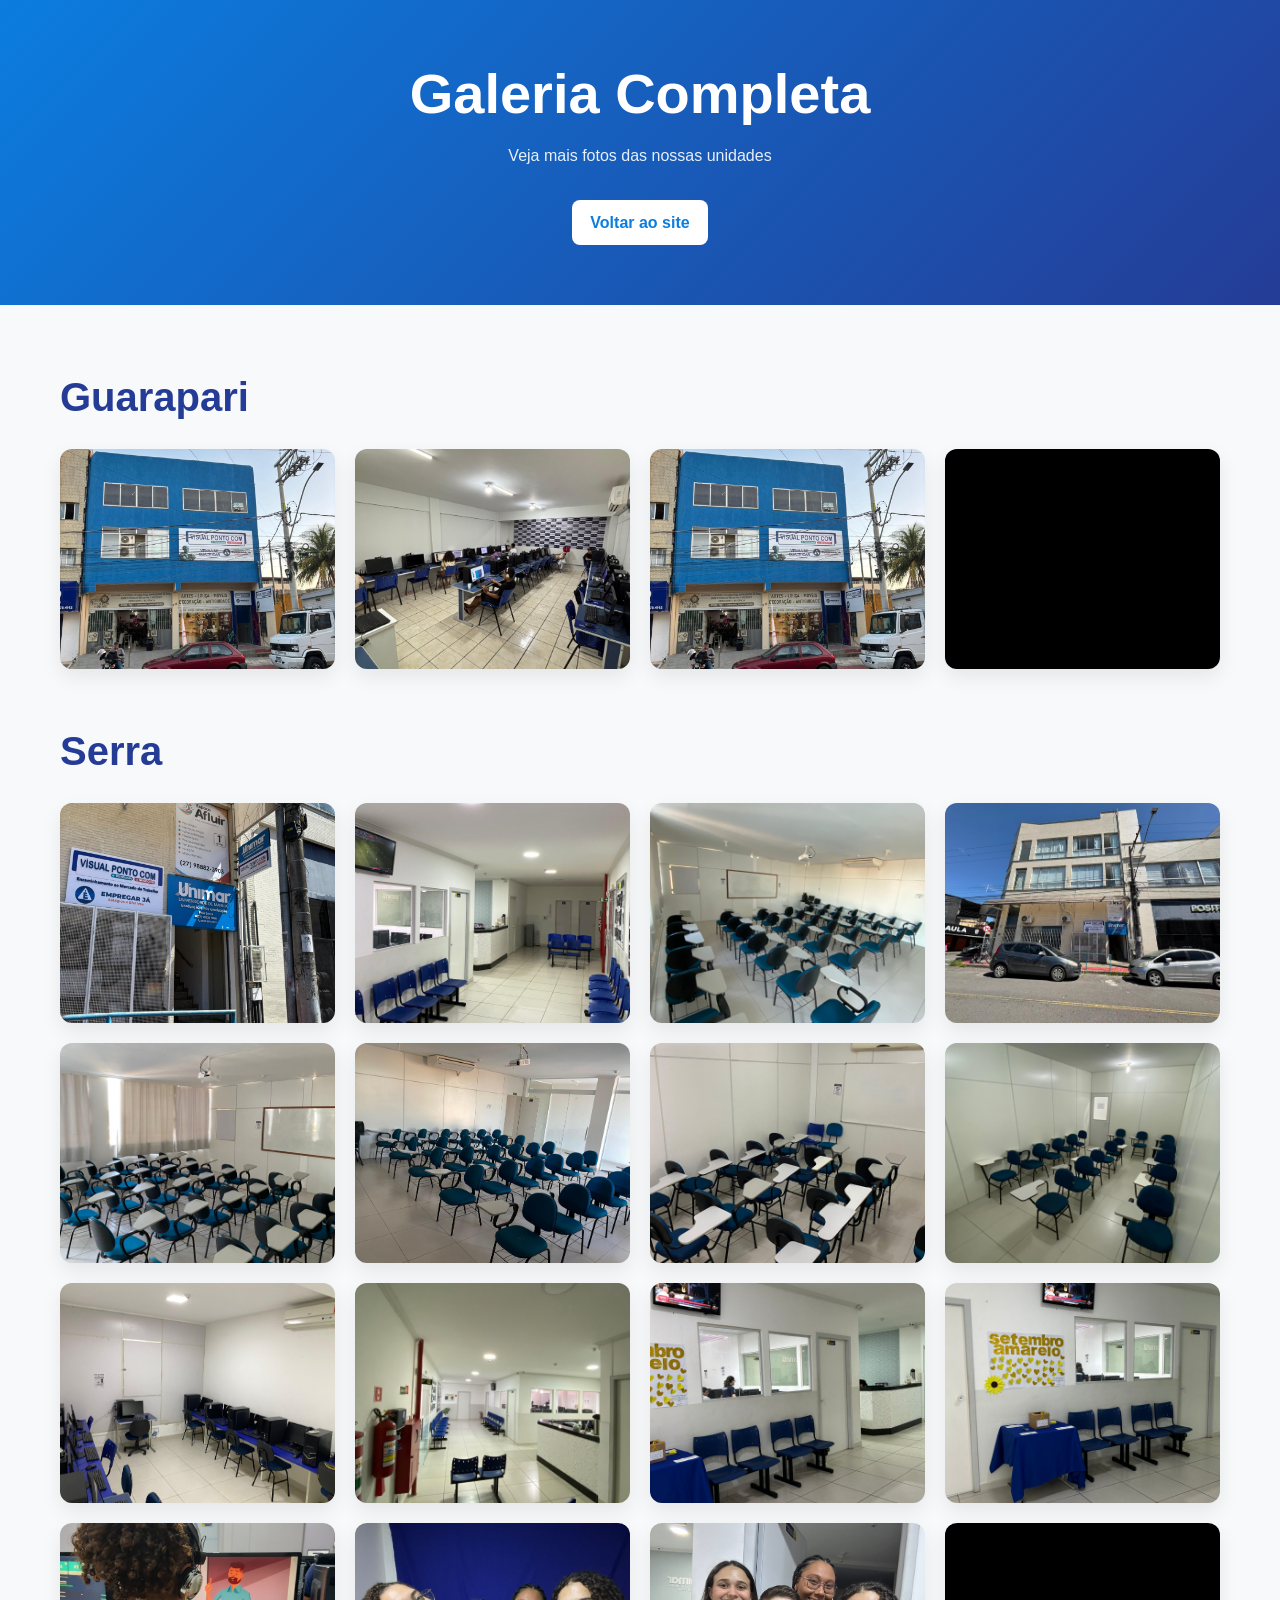
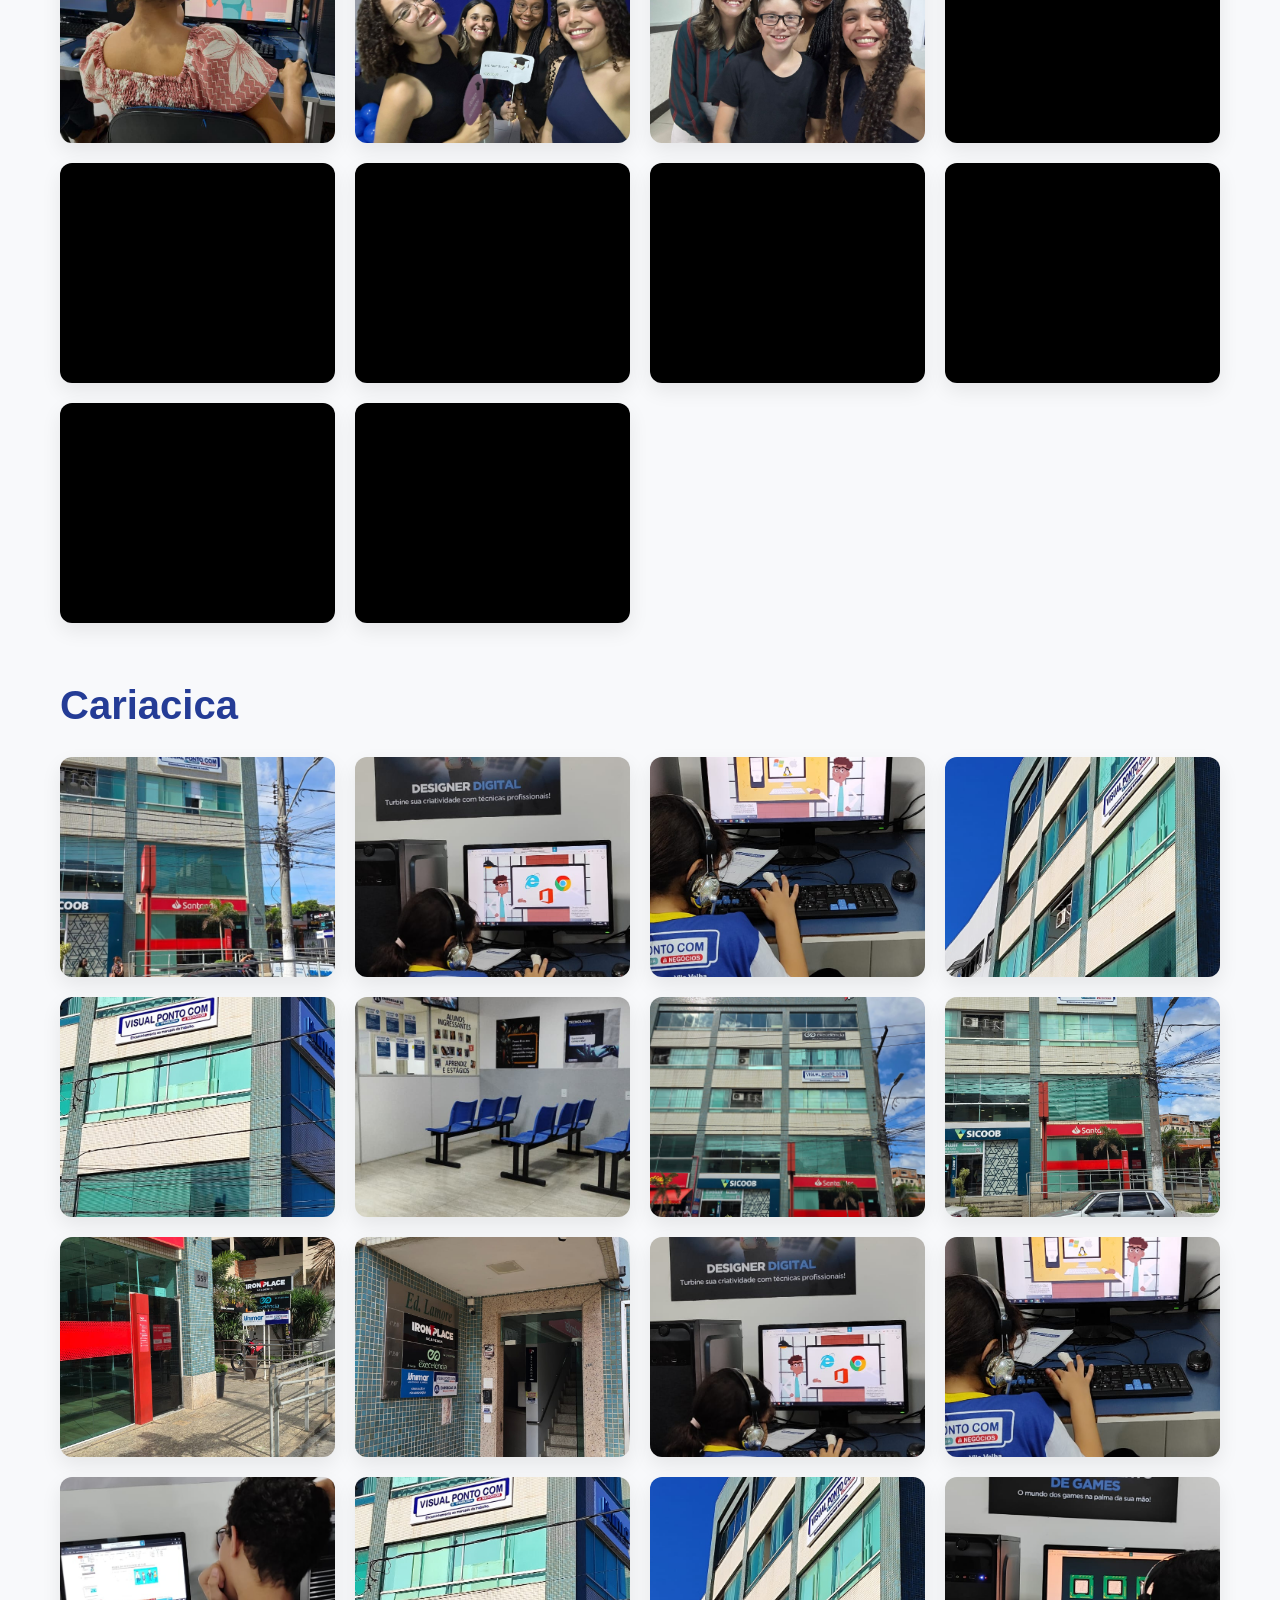
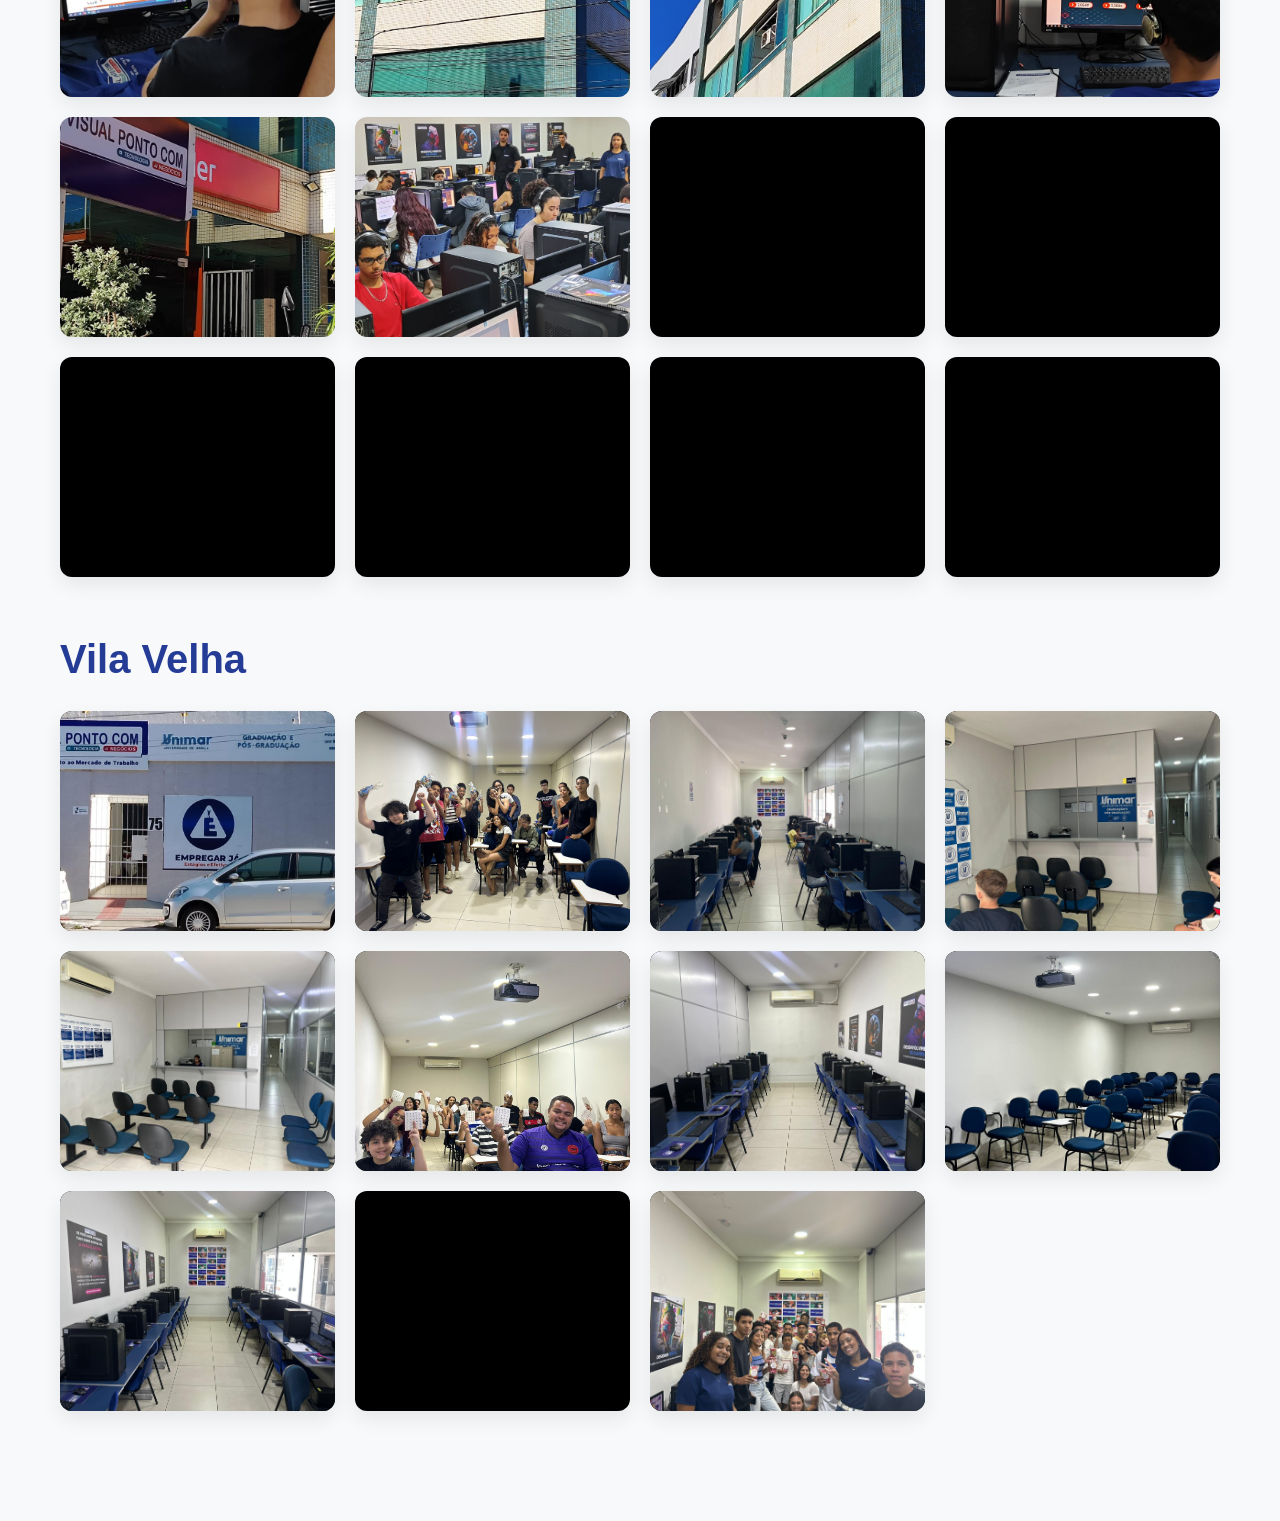
==== galeria.html @ 2d87d88c "Atualização Galeria" ====
<!DOCTYPE html>
<html lang="pt-BR">
<head>
    <meta charset="UTF-8">
    <meta name="viewport" content="width=device-width, initial-scale=1.0">
    <title>Galeria - Visual Ponto Com</title>
    <link rel="stylesheet" href="style.css">
    <link rel="stylesheet" href="galeria.css">
</head>
<body>

    <header class="topo-galeria">
        <div class="container">
            <h1>Galeria Completa</h1>
            <p>Veja mais fotos das nossas unidades</p>
            <a href="index.html" class="btn-voltar">Voltar ao site</a>
        </div>
    </header>

    <main class="pagina-galeria">
        <div class="container">

            <section id="guarapari" class="bloco-galeria">
                <h2>Guarapari</h2>
                <div class="galeria-grid" id="grid-guarapari"></div>
            </section>

            <section id="serra" class="bloco-galeria">
                <h2>Serra</h2>
                <div class="galeria-grid" id="grid-serra"></div>
            </section>

            <section id="cariacica" class="bloco-galeria">
                <h2>Cariacica</h2>
                <div class="galeria-grid" id="grid-cariacica"></div>
            </section>

            <section id="vilavelha" class="bloco-galeria">
                <h2>Vila Velha</h2>
                <div class="galeria-grid" id="grid-vilavelha"></div>
            </section>

        </div>
    </main>

    <script src="galeria.js"></script>
</body>
</html>
---- style.css ----
/* ========== VARIÁVEIS CSS ========== */
/* EDITÁVEL: Cores principais do tema */
:root {
    --primary: #0b7ddf;
    --primary-dark: #096ec5;
    --secondary: #243c96;
    --secondary-dark: #1b2e73;
    --accent: #0b7ddf;
    --bg: #ffffff;
    --bg-alt: #f8fafc;
    --bg-light: #f1f5f9;
    --text: #1e293b;
    --text-light: #64748b;
    --white: #ffffff;
    --shadow: 0 4px 20px rgba(0, 0, 0, 0.08);
    --shadow-hover: 0 8px 30px rgba(0, 0, 0, 0.12);
    --shadow-lg: 0 10px 40px rgba(0, 0, 0, 0.15);
    --radius: 12px;
    --radius-sm: 8px;
    --radius-lg: 16px;
    --transition: all 0.3s ease;
}

/* ========== RESET E BASE ========== */
* {
    margin: 0;
    padding: 0;
    box-sizing: border-box;
}

html {
    scroll-behavior: smooth;
}

body {
    font-family: -apple-system, BlinkMacSystemFont, 'Segoe UI', Roboto, Oxygen, Ubuntu, Cantarell, sans-serif;
    background-color: var(--bg);
    color: var(--text);
    line-height: 1.6;
}

.container {
    max-width: 1200px;
    margin: 0 auto;
    padding: 0 20px;
}

img {
    max-width: 100%;
    height: auto;
    display: block;
}

a {
    text-decoration: none;
    color: inherit;
}

ul {
    list-style: none;
}

/* ========== TIPOGRAFIA ========== */
h1 {
    font-size: clamp(2rem, 5vw, 3.5rem);
    font-weight: 800;
    line-height: 1.2;
    margin-bottom: 1rem;
    color: var(--white);
}

h2 {
    font-size: clamp(1.75rem, 4vw, 2.5rem);
    font-weight: 700;
    margin-bottom: 0.5rem;
    color: var(--primary);
}

h3 {
    font-size: clamp(1.25rem, 3vw, 1.5rem);
    font-weight: 600;
    margin-bottom: 0.5rem;
    color: var(--text);
}

h4 {
    font-size: 1.125rem;
    font-weight: 600;
    color: var(--text);
}

p {
    color: var(--text-light);
    margin-bottom: 1rem;
}

/* ========== SECTION HEADER ========== */
.section-header {
    text-align: center;
    max-width: 700px;
    margin: 0 auto 3rem;
}

.section-header p {
    font-size: 1.125rem;
    color: var(--text-light);
}

/* ========== BOTÕES ========== */
.btn {
    display: inline-flex;
    align-items: center;
    justify-content: center;
    padding: 14px 32px;
    border-radius: var(--radius);
    font-weight: 600;
    font-size: 1rem;
    cursor: pointer;
    transition: var(--transition);
    border: none;
    gap: 8px;
}

.btn-primary {
    background: linear-gradient(135deg, var(--secondary), var(--secondary-dark));
    color: var(--white);
    box-shadow: 0 4px 15px rgba(245, 158, 11, 0.4);
}

.btn-primary:hover {
    transform: translateY(-2px);
    box-shadow: 0 6px 20px rgba(245, 158, 11, 0.5);
}

.btn-secondary {
    background: var(--white);
    color: var(--primary);
    border: 2px solid var(--white);
}

.btn-secondary:hover {
    background: transparent;
    color: var(--white);
    border-color: var(--white);
}

.btn-block {
    width: 100%;
}

.btn-whatsapp {
    background: #25d366;
    color: var(--white);
    margin-top: 10px;
}

.btn-whatsapp:hover {
    background: #128c7e;
    transform: translateY(-2px);
}

/* ========== HEADER ========== */
.header {
    position: fixed;
    top: 0;
    left: 0;
    right: 0;
    background: var(--white);
    box-shadow: var(--shadow);
    z-index: 1000;
    padding: 15px 0;
    transition: var(--transition);
}

.header.scrolled {
    box-shadow: var(--shadow-hover);
    padding: 10px 0;
}

.nav {
    display: flex;
    justify-content: space-between;
    align-items: center;
}

.logo {
    font-size: 1.5rem;
    font-weight: 800;
    color: var(--primary);
}

.nav-menu {
    display: flex;
    gap: 30px;
}

.nav-menu a {
    font-weight: 500;
    color: var(--text);
    transition: var(--transition);
    position: relative;
}

.nav-menu a:hover,
.nav-menu a.active {
    color: var(--secondary);
}

.nav-menu a::after {
    content: '';
    position: absolute;
    bottom: -5px;
    left: 0;
    width: 0;
    height: 2px;
    background: var(--secondary);
    transition: var(--transition);
}

.nav-menu a:hover::after,
.nav-menu a.active::after {
    width: 100%;
}

.nav-toggle {
    display: none;
    flex-direction: column;
    gap: 5px;
    background: none;
    border: none;
    cursor: pointer;
    padding: 5px;
}

.nav-toggle span {
    width: 25px;
    height: 3px;
    background: var(--primary);
    border-radius: 3px;
    transition: var(--transition);
}

.nav-toggle.active span:nth-child(1) {
    transform: rotate(45deg) translate(8px, 8px);
}

.nav-toggle.active span:nth-child(2) {
    opacity: 0;
}

.nav-toggle.active span:nth-child(3) {
    transform: rotate(-45deg) translate(7px, -7px);
}

/* ========== HERO ========== */
.hero {
    position: relative;
    min-height: 100vh;
    display: flex;
    align-items: center;
    padding: 120px 0 80px;
    overflow: hidden;
}

.hero-background {
    position: absolute;
    top: 0;
    left: 0;
    right: 0;
    bottom: 0;
    z-index: 1;
}

.hero-bg-image {
    width: 100%;
    height: 100%;
    object-fit: cover;
}

.hero-overlay {
    position: absolute;
    top: 0;
    left: 0;
    right: 0;
    bottom: 0;
    background: linear-gradient(135deg, rgba(11, 125, 223, 0.95), rgba(36, 60, 150, 0.85));
}


.hero .container {
    position: relative;
    z-index: 2;
    display: grid;
    grid-template-columns: 1fr 1fr;
    gap: 60px;
    align-items: center;
}

.hero-content {
    animation: fadeInUp 1s ease;
}

.hero-badge {
    display: inline-flex;
    align-items: center;
    gap: 8px;
    background: rgba(255, 255, 255, 0.15);
    backdrop-filter: blur(10px);
    color: var(--white);
    padding: 10px 20px;
    border-radius: 50px;
    font-size: 0.9rem;
    font-weight: 600;
    margin-bottom: 1.5rem;
    border: 1px solid rgba(255, 255, 255, 0.2);
}

.hero-subtitle {
    font-size: 1.125rem;
    color: rgba(255, 255, 255, 0.9);
    margin-bottom: 2rem;
    line-height: 1.8;
}

.hero-buttons {
    display: flex;
    gap: 15px;
    margin-bottom: 3rem;
    flex-wrap: wrap;
}

.hero-stats {
    display: grid;
    grid-template-columns: repeat(3, 1fr);
    gap: 30px;
}

.stat {
    text-align: left;
}

.stat-number {
    font-size: 2.5rem;
    font-weight: 800;
    color: var(--secondary);
    display: block;
    line-height: 1;
}

.stat-number+span {
    font-size: 2.5rem;
    font-weight: 800;
    color: var(--secondary);
}

.stat-label {
    font-size: 0.9rem;
    color: rgba(255, 255, 255, 0.8);
    display: block;
    margin-top: 5px;
}

.hero-visual {
    animation: fadeInRight 1s ease;
}

.hero-image-container {
    position: relative;
    border-radius: var(--radius-lg);
    overflow: hidden;
    box-shadow: 0 20px 60px rgba(0, 0, 0, 0.3);
}

.hero-main-image {
    width: 100%;
    height: auto;
    display: block;
}

.floating-badge {
    position: absolute;
    bottom: 30px;
    right: 30px;
    background: var(--secondary);
    color: var(--white);
    padding: 15px 25px;
    border-radius: var(--radius);
    font-weight: 600;
    box-shadow: 0 10px 30px rgba(0, 0, 0, 0.3);
    animation: float 3s ease-in-out infinite;
}

@keyframes fadeInUp {
    from {
        opacity: 0;
        transform: translateY(30px);
    }

    to {
        opacity: 1;
        transform: translateY(0);
    }
}

@keyframes fadeInRight {
    from {
        opacity: 0;
        transform: translateX(30px);
    }

    to {
        opacity: 1;
        transform: translateX(0);
    }
}

@keyframes float {

    0%,
    100% {
        transform: translateY(0);
    }

    50% {
        transform: translateY(-10px);
    }
}

/* ========== SOBRE ========== */
.sobre {
    padding: 100px 0;
    background: var(--bg-alt);
}

.sobre-content {
    display: grid;
    grid-template-columns: 1fr 1fr;
    gap: 60px;
    align-items: center;
}

.sobre-image {
    border-radius: var(--radius-lg);
    overflow: hidden;
    box-shadow: var(--shadow-lg);
}

.sobre-image img {
    width: 100%;
    height: 100%;
    object-fit: cover;
    transition: var(--transition);
}

.sobre-image:hover img {
    transform: scale(1.05);
}

.sobre-text p {
    font-size: 1.05rem;
    line-height: 1.8;
    margin-bottom: 1.5rem;
}

.sobre-features {
    display: grid;
    grid-template-columns: 1fr;
    gap: 20px;
    margin-top: 2rem;
}

.feature {
    display: flex;
    gap: 15px;
    align-items: flex-start;
}

.feature-icon {
    font-size: 2rem;
    flex-shrink: 0;
}

.feature h3 {
    font-size: 1.1rem;
    margin-bottom: 0.25rem;
}

.feature p {
    font-size: 0.95rem;
    margin: 0;
}

/* ========== POLO EAD ========== */
.polo-ead {
    padding: 100px 0;
    background: linear-gradient(135deg, #f8fafc, #eef4ff);
}

.polo-ead-content {
    display: grid;
    grid-template-columns: 1fr 1.2fr;
    gap: 50px;
    align-items: center;
}

.polo-ead-image {
    background: #ffffff;
    border-radius: 20px;
    padding: 20px;
    box-shadow: var(--shadow-lg);
}

.polo-ead-image img {
    width: 100%;
    max-width: 420px;
    height: auto;
    margin: 0 auto;
    display: block;
    border-radius: 16px;
}

.polo-ead-info h2 {
    margin-bottom: 1rem;
    color: var(--secondary);
}

.polo-ead-info p {
    font-size: 1rem;
    line-height: 1.8;
    margin-bottom: 1rem;
}

.polo-ead-badge {
    display: inline-block;
    background: linear-gradient(135deg, var(--secondary), var(--secondary-dark));
    color: #fff;
    padding: 8px 16px;
    border-radius: 999px;
    font-size: 0.9rem;
    font-weight: 700;
    margin-bottom: 1rem;
}

.polo-ead-topicos {
    display: grid;
    grid-template-columns: repeat(2, 1fr);
    gap: 15px;
    margin: 25px 0 30px;
}

.polo-ead-topicos .topico {
    background: #ffffff;
    border-radius: 12px;
    padding: 14px 16px;
    box-shadow: var(--shadow);
    font-weight: 600;
    color: var(--text);
}

.polo-ead-buttons {
    display: flex;
    gap: 15px;
    flex-wrap: wrap;
}

/* ========== GALERIA DOS POLOS ========== */
.galeria {
    padding: 100px 0;
    background: var(--bg);
}

.polos-grid {
    display: grid;
    grid-template-columns: repeat(2, 1fr);
    gap: 30px;
}

.polo-card {
    background: var(--white);
    border-radius: var(--radius-lg);
    padding: 20px;
    box-shadow: var(--shadow);
    transition: var(--transition);
}

.polo-card:hover {
    transform: translateY(-5px);
    box-shadow: var(--shadow-hover);
}

.polo-card h3 {
    text-align: center;
    color: var(--primary);
    margin-bottom: 15px;
}

.mini-galeria {
    display: grid;
    grid-template-columns: repeat(2, 1fr);
    gap: 10px;
    margin-top: 10px;
}

.mini-galeria img {
    width: 100%;
    height: 140px;
    object-fit: cover;
    border-radius: 12px;
    display: block;
}

.btn-ver-mais {
    display: inline-block;
    margin-top: 15px;
    background: var(--primary);
    color: var(--white);
    padding: 10px 16px;
    border-radius: 8px;
    font-weight: 600;
    transition: var(--transition);
}

.btn-ver-mais:hover {
    background: var(--primary-dark);
    transform: translateY(-2px);
}


/* ========== SERVIÇOS / CURSOS ========== */
.servicos {
    padding: 100px 0;
    background: var(--bg-light);
}

.servicos-grid {
    display: grid;
    grid-template-columns: repeat(3, 1fr);
    gap: 30px;
}

.servico-card {
    background: var(--white);
    border-radius: var(--radius-lg);
    overflow: hidden;
    box-shadow: var(--shadow);
    transition: var(--transition);
}

.servico-card:hover {
    transform: translateY(-5px);
    box-shadow: var(--shadow-hover);
}

.servico-image {
    height: 220px;
    overflow: hidden;
}

.servico-image img {
    width: 100%;
    height: 100%;
    object-fit: cover;
    transition: var(--transition);
}

.servico-card:hover .servico-image img {
    transform: scale(1.1);
}

.servico-content {
    padding: 25px;
}

.servico-content h3 {
    color: var(--primary);
    margin-bottom: 0.75rem;
}

.servico-content p {
    font-size: 0.95rem;
    margin-bottom: 1rem;
    line-height: 1.6;
}

.preco {
    display: inline-block;
    background: linear-gradient(135deg, var(--secondary), var(--secondary-dark));
    color: var(--white);
    padding: 8px 16px;
    border-radius: var(--radius-sm);
    font-weight: 600;
    font-size: 0.9rem;
}

/* ========== EMPREGUE JÁ ========== */
.empregue-ja {
    padding: 100px 0;
    background: linear-gradient(135deg, #0b7ddf, #243c96);
    color: white;
}

.empregue-content {
    display: grid;
    grid-template-columns: 1.2fr 1fr;
    gap: 50px;
    align-items: center;
}

.empregue-info h2 {
    color: white;
}

.empregue-info p {
    color: rgba(255, 255, 255, 0.9);
}

.empregue-badge {
    background: white;
    color: #243c96;
    padding: 6px 14px;
    border-radius: 999px;
    font-weight: bold;
    display: inline-block;
    margin-bottom: 10px;
}

.empregue-topicos {
    display: grid;
    grid-template-columns: repeat(2, 1fr);
    gap: 12px;
    margin: 20px 0;
}

.empregue-image img {
    width: 100%;
    max-width: 350px;
    margin: 0 auto;
}

/* ========== DIFERENCIAIS ========== */
.destaques {
    padding: 100px 0;
    background: var(--bg);
}

.destaques-grid {
    display: grid;
    grid-template-columns: repeat(2, 1fr);
    gap: 30px;
}

.destaque-card {
    background: var(--white);
    border-radius: var(--radius-lg);
    padding: 40px;
    box-shadow: var(--shadow);
    transition: var(--transition);
    display: flex;
    gap: 25px;
    align-items: flex-start;
}

.destaque-card:hover {
    transform: translateY(-5px);
    box-shadow: var(--shadow-hover);
}

.destaque-icon {
    font-size: 3rem;
    flex-shrink: 0;
}

.destaque-content h3 {
    color: var(--primary);
    margin-bottom: 0.75rem;
}

.destaque-content p {
    font-size: 0.95rem;
    line-height: 1.7;
    margin-bottom: 1rem;
}

.destaque-badge {
    display: inline-block;
    background: var(--bg-light);
    color: var(--secondary);
    padding: 6px 12px;
    border-radius: var(--radius-sm);
    font-size: 0.85rem;
    font-weight: 600;
}

/* ========== BENEFÍCIOS ========== */
.beneficios {
    padding: 100px 0;
    background: var(--bg-alt);
}

.beneficios-grid {
    display: grid;
    grid-template-columns: repeat(3, 1fr);
    gap: 30px;
}

.beneficio-card {
    background: var(--white);
    border-radius: var(--radius);
    padding: 35px;
    text-align: center;
    transition: var(--transition);
    box-shadow: var(--shadow);
}

.beneficio-card:hover {
    transform: translateY(-5px);
    box-shadow: var(--shadow-hover);
}

.beneficio-icon {
    font-size: 3rem;
    margin-bottom: 1rem;
    display: block;
}

.beneficio-card h3 {
    font-size: 1.2rem;
    margin-bottom: 0.75rem;
    color: var(--primary);
}

.beneficio-card p {
    font-size: 0.95rem;
    margin: 0;
    line-height: 1.6;
}

/* ========== DEPOIMENTOS ========== */
.depoimentos {
    padding: 100px 0;
    background: var(--bg);
}

.depoimentos-grid {
    display: grid;
    grid-template-columns: repeat(3, 1fr);
    gap: 30px;
}

.depoimento-card {
    background: var(--white);
    border-radius: var(--radius-lg);
    padding: 30px;
    box-shadow: var(--shadow);
    transition: var(--transition);
}

.depoimento-card:hover {
    transform: translateY(-5px);
    box-shadow: var(--shadow-hover);
}

.depoimento-header {
    display: flex;
    gap: 15px;
    align-items: center;
    margin-bottom: 1.5rem;
}

.avatar-image {
    width: 60px;
    height: 60px;
    border-radius: 50%;
    overflow: hidden;
    flex-shrink: 0;
    border: 3px solid var(--secondary);
}

.avatar-image img {
    width: 100%;
    height: 100%;
    object-fit: cover;
}

.depoimento-info h4 {
    font-size: 1rem;
    color: var(--primary);
    margin-bottom: 0.25rem;
}

.depoimento-info span {
    font-size: 0.85rem;
    color: var(--text-light);
}

.depoimento-card p {
    font-size: 0.95rem;
    line-height: 1.7;
    font-style: italic;
    margin-bottom: 1rem;
}

.depoimento-stars {
    color: var(--secondary);
    font-size: 1.1rem;
}

/* ========== FAQ ========== */
.faq {
    padding: 100px 0;
    background: var(--bg-light);
}

.faq-list {
    max-width: 900px;
    margin: 0 auto;
}

.faq-item {
    background: var(--white);
    border-radius: var(--radius);
    margin-bottom: 15px;
    overflow: hidden;
    box-shadow: var(--shadow);
}

.faq-question {
    width: 100%;
    padding: 25px;
    background: none;
    border: none;
    text-align: left;
    font-size: 1.1rem;
    font-weight: 600;
    color: var(--primary);
    cursor: pointer;
    display: flex;
    justify-content: space-between;
    align-items: center;
    transition: var(--transition);
}

.faq-question:hover {
    color: var(--secondary);
}

.faq-icon {
    font-size: 1.5rem;
    font-weight: 400;
    color: var(--secondary);
    transition: var(--transition);
}

.faq-item.active .faq-icon {
    transform: rotate(45deg);
}

.faq-answer {
    max-height: 0;
    overflow: hidden;
    transition: max-height 0.3s ease;
}

.faq-item.active .faq-answer {
    max-height: 500px;
}

.faq-answer p {
    padding: 0 25px 25px;
    font-size: 1rem;
    line-height: 1.8;
    margin: 0;
}

/* ========== CONTATO ========== */
.contato {
    padding: 100px 0;
    background: var(--bg);
}

.contato-content {
    display: grid;
    grid-template-columns: 1fr 1fr;
    gap: 60px;
}

.contato-info {
    display: flex;
    flex-direction: column;
    gap: 25px;
}

.info-item {
    display: flex;
    gap: 20px;
    align-items: flex-start;
    padding: 20px;
    background: var(--bg-alt);
    border-radius: var(--radius);
}

.info-icon {
    font-size: 2rem;
    flex-shrink: 0;
}

.info-item h4 {
    color: var(--primary);
    margin-bottom: 0.5rem;
}

.info-item p {
    margin: 0;
    font-size: 0.95rem;
}

/* ========== FOOTER ========== */
.footer {
    background: var(--primary);
    color: var(--white);
    padding: 60px 0 20px;
}

.footer-content {
    display: grid;
    grid-template-columns: 2fr 1fr 1fr 1.5fr;
    gap: 40px;
    margin-bottom: 40px;
}

.footer-logo {
    font-size: 1.5rem;
    font-weight: 800;
    margin-bottom: 1rem;
}

.footer-content p {
    color: rgba(255, 255, 255, 0.8);
    margin-bottom: 1.5rem;
}

.footer-social {
    display: flex;
    gap: 15px;
}

.footer-social a {
    width: 40px;
    height: 40px;
    display: flex;
    align-items: center;
    justify-content: center;
    background: rgba(255, 255, 255, 0.1);
    border-radius: 50%;
    font-size: 1.2rem;
    transition: var(--transition);
}

.footer-social a:hover {
    background: var(--secondary);
    transform: translateY(-3px);
}

.footer-column h4 {
    color: var(--white);
    margin-bottom: 1rem;
    font-size: 1.1rem;
}

.footer-column a,
.footer-column p {
    display: block;
    color: rgba(255, 255, 255, 0.8);
    margin-bottom: 0.75rem;
    transition: var(--transition);
    font-size: 0.95rem;
}

.footer-column a:hover {
    color: var(--secondary);
    padding-left: 5px;
}

.footer-bottom {
    border-top: 1px solid rgba(255, 255, 255, 0.1);
    padding-top: 30px;
    text-align: center;
}

.footer-bottom p {
    color: rgba(255, 255, 255, 0.7);
    font-size: 0.9rem;
    margin-bottom: 0.5rem;
}

.footer-bottom a {
    color: rgba(255, 255, 255, 0.7);
    transition: var(--transition);
}

.footer-bottom a:hover {
    color: var(--secondary);
}

/* ========== PRIVACIDADE ========== */
.privacidade {
    background: var(--bg-light);
    padding: 40px 0;
}

.privacidade h3 {
    color: var(--primary);
    margin-bottom: 1rem;
}

.privacidade p {
    font-size: 0.95rem;
    line-height: 1.7;
}

/* ========== SCROLL TO TOP ========== */
.scroll-top {
    position: fixed;
    bottom: 30px;
    right: 30px;
    width: 50px;
    height: 50px;
    background: var(--secondary);
    color: var(--white);
    border: none;
    border-radius: 50%;
    font-size: 1.5rem;
    cursor: pointer;
    opacity: 0;
    visibility: hidden;
    transition: var(--transition);
    box-shadow: 0 4px 15px rgba(0, 0, 0, 0.2);
    z-index: 999;
}

.scroll-top.visible {
    opacity: 1;
    visibility: visible;
}

.scroll-top:hover {
    background: var(--secondary-dark);
    transform: translateY(-5px);
}

/* ========== AI AGENT AREA ========== */
.ai-agent-area {
    min-height: 0;
}

.linkWhatzapp img {
    height: 60px;
    position: fixed;
    left: 20px;
    bottom: 20px;
    z-index: 10;
}

.mapa-placeholder {
    width: 100%;
    height: 100%;
    min-height: 300px;
    background: var(--bg-alt);
    border-radius: var(--radius);
    display: flex;
    flex-direction: column;
    align-items: center;
    justify-content: center;
    cursor: pointer;
    transition: var(--transition);
    border: 2px dashed var(--text-light);
}

.mapa-placeholder:hover {
    border-color: var(--primary);
}


/* ========== RESPONSIVE ========== */

/* Tablets e pequenos desktops */
@media (max-width: 992px) {
    .hero .container {
        grid-template-columns: 1fr;
        gap: 40px;
    }

    .hero-visual {
        max-width: 500px;
        margin: 0 auto;
    }

    .hero-stats {
        grid-template-columns: repeat(3, 1fr);
    }

    .sobre-content {
        grid-template-columns: 1fr;
        gap: 40px;
    }

    .galeria-grid {
        grid-template-columns: repeat(2, 1fr);
    }

    .galeria-item.grande {
        grid-column: span 2;
        height: 350px;
    }

    .servicos-grid {
        grid-template-columns: repeat(2, 1fr);
    }

    .destaques-grid {
        grid-template-columns: 1fr;
    }

    .beneficios-grid {
        grid-template-columns: repeat(2, 1fr);
    }

    .depoimentos-grid {
        grid-template-columns: 1fr;
    }

    .contato-content {
        grid-template-columns: 1fr;
    }


    .footer-content {
        grid-template-columns: repeat(2, 1fr);
    }

    .polos-grid {
        grid-template-columns: 1fr;
    }

    .polo-ead-content {
        grid-template-columns: 1fr;
        gap: 30px;
    }

    .polo-ead-image {
        text-align: center;
    }

    .empregue-content {
        grid-template-columns: 1fr;
        gap: 30px;
    }

    .empregue-image {
        text-align: center;
    }

}

/* Mobile */
@media (max-width: 768px) {
    .nav-toggle {
        display: flex;
    }

    .nav-menu {
        position: fixed;
        top: 70px;
        left: -100%;
        width: 100%;
        flex-direction: column;
        background: var(--white);
        padding: 30px;
        box-shadow: var(--shadow-lg);
        transition: var(--transition);
        gap: 20px;
    }

    .nav-menu.active {
        left: 0;
    }

    .hero {
        padding: 100px 0 60px;
        min-height: auto;
    }

    .hero-buttons {
        flex-direction: column;
    }

    .hero-buttons .btn {
        width: 100%;
    }

    .hero-stats {
        grid-template-columns: 1fr;
        gap: 20px;
    }

    .sobre,
    .galeria,
    .servicos,
    .destaques,
    .beneficios,
    .depoimentos,
    .faq,
    .contato {
        padding: 60px 0;
    }

    .section-header {
        margin-bottom: 2rem;
    }

    .galeria-grid {
        grid-template-columns: 1fr;
    }

    .galeria-item.grande {
        grid-column: span 1;
        height: 250px;
    }

    .servicos-grid {
        grid-template-columns: 1fr;
    }

    .beneficios-grid {
        grid-template-columns: 1fr;
    }

    .footer-content {
        grid-template-columns: 1fr;
    }

    .scroll-top {
        bottom: 20px;
        right: 20px;
        width: 45px;
        height: 45px;
        font-size: 1.3rem;
    }

    .polo-card {
        padding: 16px;
    }

    .mini-galeria img {
        height: 120px;
    }

    .polo-ead {
        padding: 60px 0;
    }

    .polo-ead-content {
        display: flex;
        flex-direction: column;
    }

    .polo-ead-image {
        order: -1;
    }

    .polo-ead-info h2 {
        font-size: 1.5rem;
        text-align: center;
    }

    .polo-ead-info p {
        text-align: center;
        font-size: 0.95rem;
    }

    .polo-ead-badge {
        display: table;
        margin: 0 auto 1rem;
    }

    .polo-ead-topicos {
        grid-template-columns: 1fr;
    }

    .polo-ead-buttons {
        flex-direction: column;
    }

    .polo-ead-buttons .btn {
        width: 100%;
    }

    .empregue-content {
        grid-template-columns: 1fr;
        text-align: center;
    }

    .empregue-topicos {
        grid-template-columns: 1fr;
    }

    .empregue-image {
        order: -1;
    }
}


/* Small mobile */
@media (max-width: 480px) {
    .container {
        padding: 0 15px;
    }

    h1 {
        font-size: 1.75rem;
    }

    h2 {
        font-size: 1.5rem;
    }

    .hero-badge {
        font-size: 0.85rem;
        padding: 8px 16px;
    }

    .hero-subtitle {
        font-size: 1rem;
    }

    .stat-number {
        font-size: 2rem;
    }

    .stat-number+span {
        font-size: 2rem;
    }

    .floating-badge {
        bottom: 15px;
        right: 15px;
        padding: 10px 15px;
        font-size: 0.85rem;
    }

    .destaque-card {
        padding: 25px;
        flex-direction: column;
        text-align: center;
    }

    .destaque-icon {
        font-size: 2.5rem;
    }

    .contato-form {
        padding: 25px;
    }

    .btn {
        padding: 12px 24px;
        font-size: 0.95rem;
    }

    .mini-galeria img {
        height: 110px;
    }


    .polo-ead {
        padding: 40px 0;
    }

    .polo-ead-info h2 {
        font-size: 1.3rem;
    }

    .polo-ead-info p {
        font-size: 0.9rem;
    }

    .polo-ead-image img {
        max-width: 260px;
    }

    .polo-ead-topicos .topico {
        font-size: 0.9rem;
        padding: 12px;
    }

    .polo-ead-buttons .btn {
        padding: 12px;
        font-size: 0.9rem;
    }

    .empregue-ja {
        padding: 40px 0;
    }

    .empregue-info h2 {
        font-size: 1.3rem;
    }

    .empregue-info p {
        font-size: 0.9rem;
    }

    .empregue-image img {
        max-width: 260px;
    }

    .empregue-topicos div {
        font-size: 0.9rem;
        padding: 10px;
    }

    .empregue-ja .btn {
        padding: 12px;
        font-size: 0.9rem;
    }
}



.unidades {
    text-align: center;
    padding: 60px 20px;
}

.unidades-titulo {
    font-size: 40px;
    font-weight: bold;
    margin-bottom: 10px;
}

.unidades-descricao {
    margin-bottom: 30px;
}

.unidades-lista {
    display: flex;
    flex-direction: column;
    align-items: center;
    gap: 20px;
}

.unidade-botao {
    background: #0078d7;
    color: white;
    border: none;
    border-radius: 999px;
    padding: 15px 40px;
    font-size: 22px;
    cursor: pointer;
}

.unidade-botao.ativo {
    background: white;
    color: #0078d7;
    border: 2px solid #0078d7;
}

.unidade-conteudo {
    max-height: 0;
    overflow: hidden;
    transition: 0.4s;
    width: 100%;
    max-width: 700px;
}

.unidade-card {
    background: linear-gradient(135deg, #0b7ddf, #243c96);
    color: #ffffff;
    padding: 25px;
    border-radius: 16px;
    margin-top: 10px;
    box-shadow: 0 10px 30px rgba(0, 0, 0, 0.2);
}

.unidade-card h3 {
    color: #ffffff;
    font-weight: 700;
    text-align: center;
    margin-bottom: 15px;
}

.unidade-card p {
    color: rgba(255, 255, 255, 0.9);
    font-size: 15px;
}

.unidade-card strong {
    color: #ffffff;
}

.unidade-card iframe {
    width: 100%;
    height: 220px;
    margin-top: 15px;
    border-radius: 12px;
    border: 2px solid rgba(255, 255, 255, 0.2);
}

.botao-whatsapp {
    display: inline-block;
    margin-top: 15px;
    background: #25d366;
    padding: 12px 25px;
    border-radius: 10px;
    color: white;
    font-weight: bold;
    text-decoration: none;
    transition: 0.3s;
}

.botao-whatsapp:hover {
    background: #1ebe5d;
    transform: scale(1.05);
}

.titulo {
    color: #05185e;
}
---- galeria.css ----
.topo-galeria {
    padding: 60px 0;
    text-align: center;
    background: linear-gradient(135deg, #0b7ddf, #243c96);
    color: #fff;
}

.topo-galeria h1 {
    color: #fff;
}

.topo-galeria p {
    color: rgba(255, 255, 255, 0.9);
}

.btn-voltar {
    display: inline-block;
    margin-top: 15px;
    background: #fff;
    color: #0b7ddf;
    padding: 10px 18px;
    border-radius: 8px;
    text-decoration: none;
    font-weight: 600;
}

.pagina-galeria {
    padding: 60px 0;
    background: #f8f9fb;
}

.bloco-galeria {
    margin-bottom: 50px;
}

.bloco-galeria h2 {
    margin-bottom: 20px;
    color: #243c96;
}

.galeria-grid {
    display: grid;
    grid-template-columns: repeat(auto-fit, minmax(220px, 1fr));
    gap: 20px;
}

.galeria-grid img,
.galeria-grid video {
    width: 100%;
    height: 220px;
    object-fit: cover;
    display: block;
    border-radius: 12px;
    box-shadow: 0 8px 20px rgba(0,0,0,0.08);
    background: #000;
}
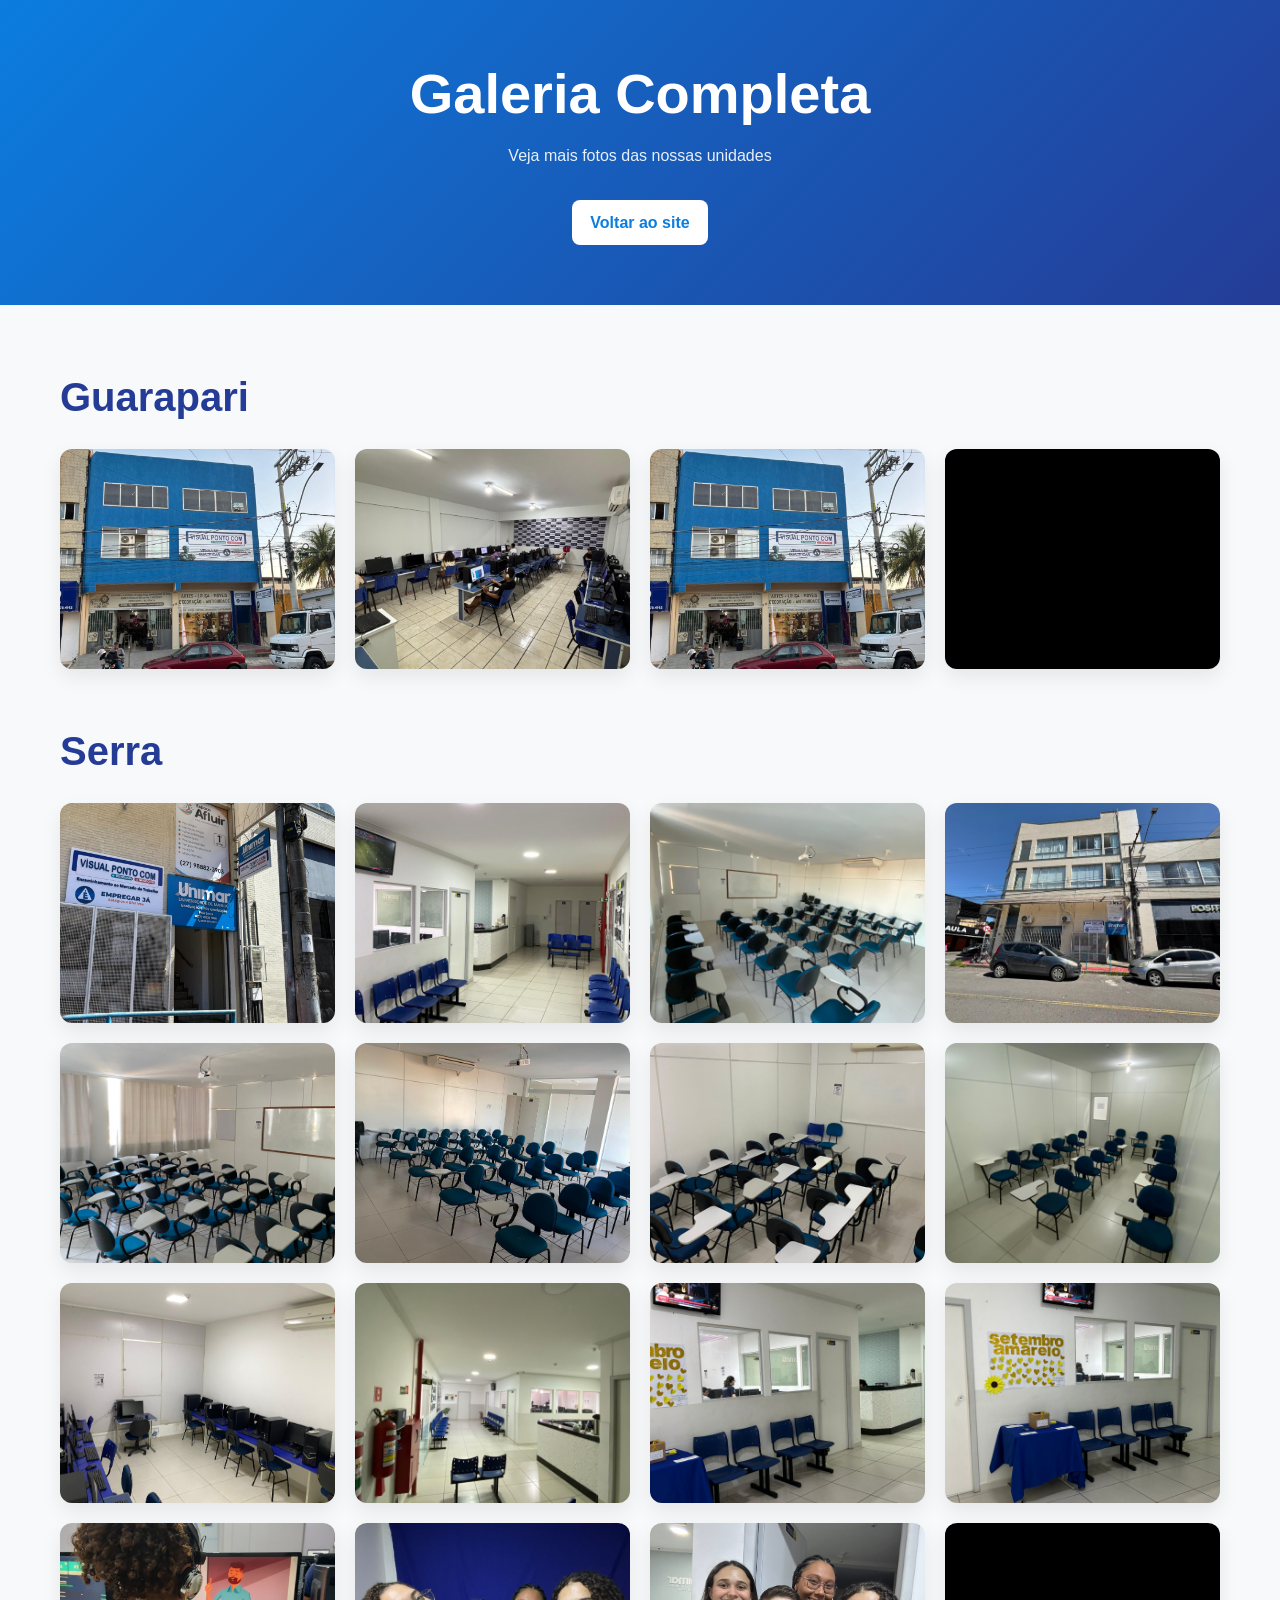
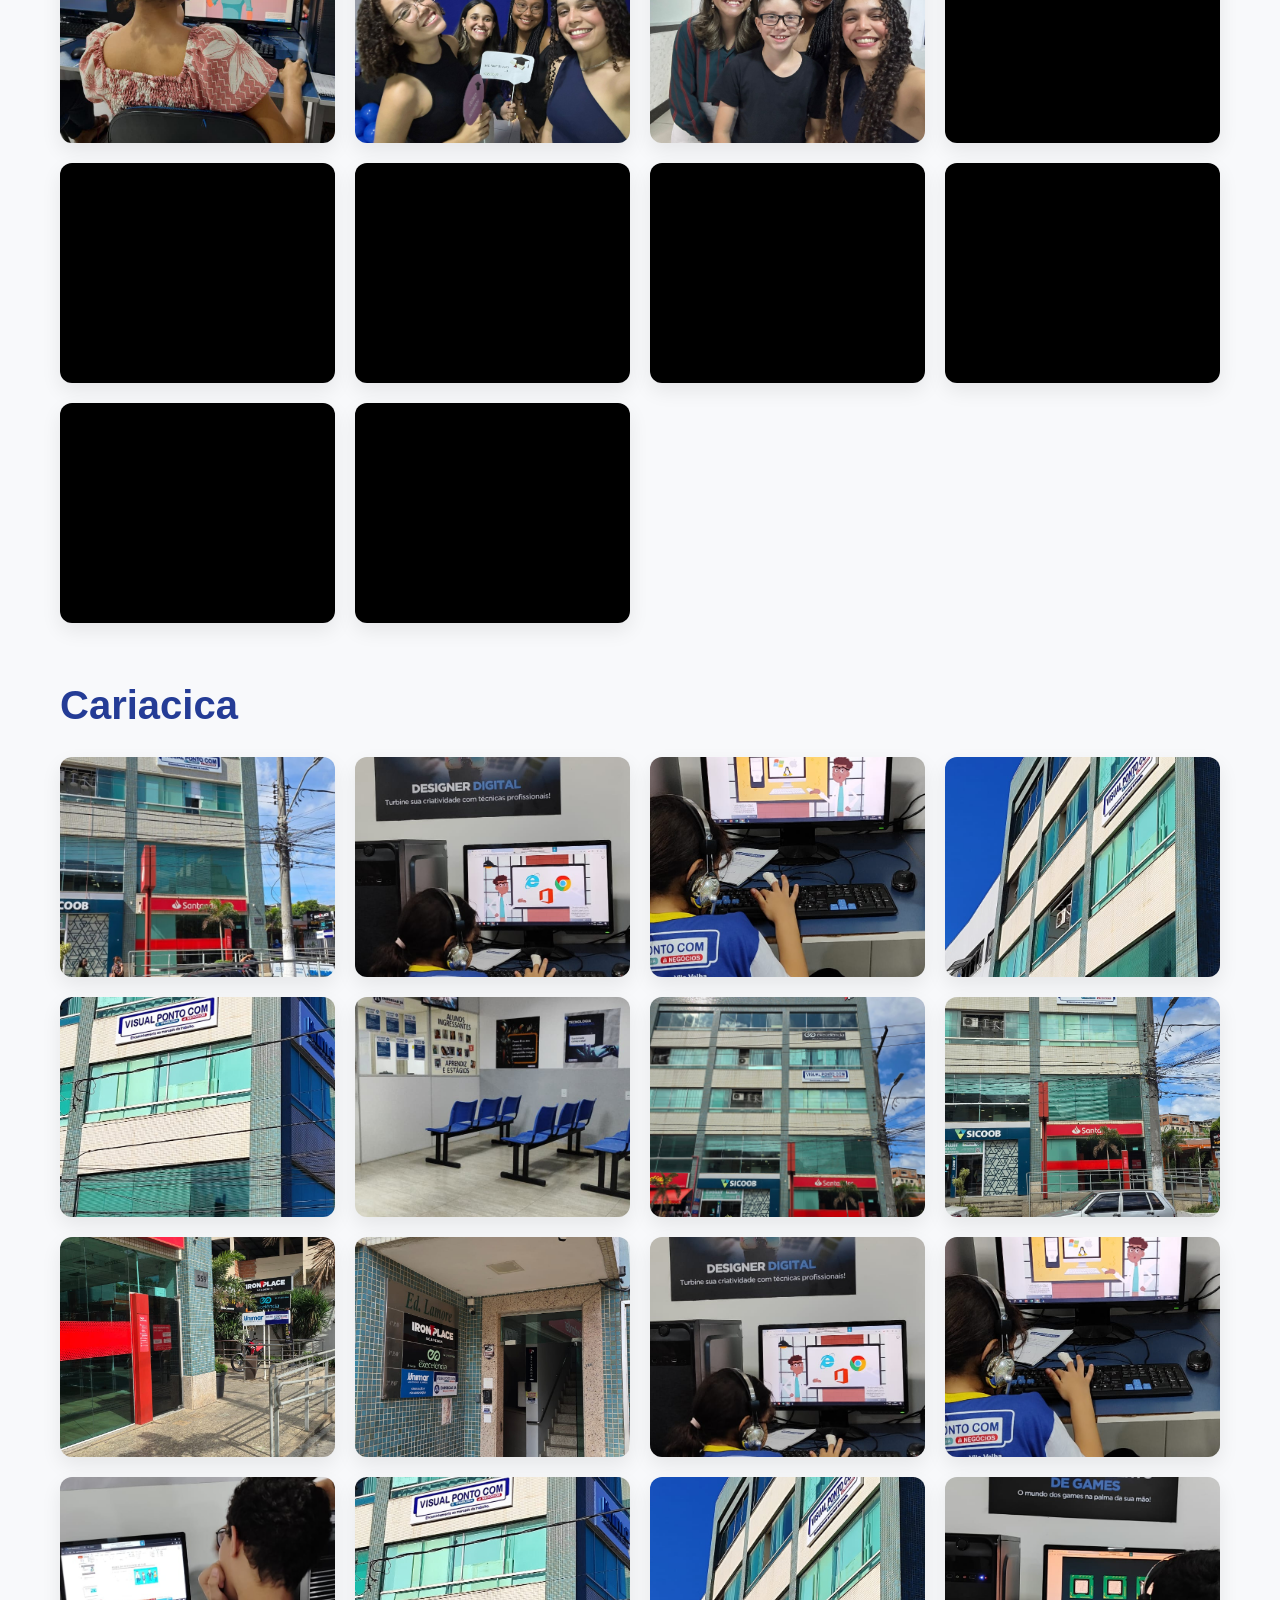
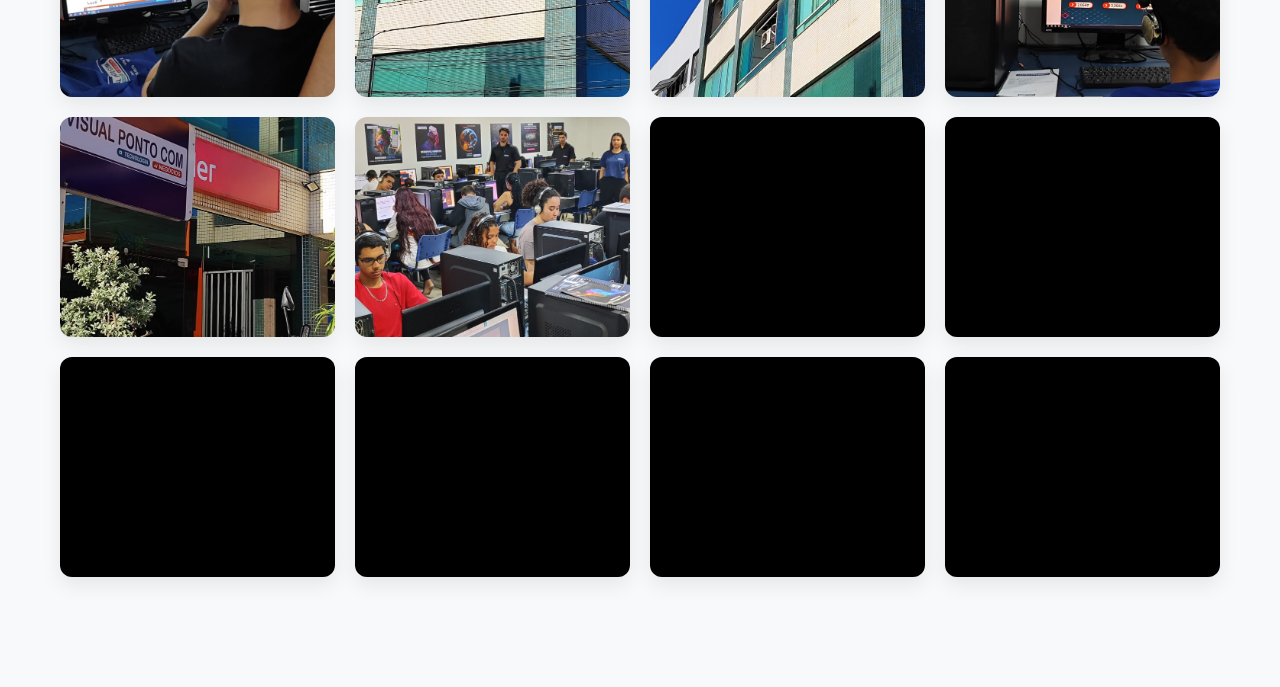
==== commit 14f973a7: "Retirado o polo vila velha" ====
--- a/galeria.html
+++ b/galeria.html
@@ -35,11 +35,6 @@
                 <div class="galeria-grid" id="grid-cariacica"></div>
             </section>
 
-            <section id="vilavelha" class="bloco-galeria">
-                <h2>Vila Velha</h2>
-                <div class="galeria-grid" id="grid-vilavelha"></div>
-            </section>
-
         </div>
     </main>
 
--- a/style.css
+++ b/style.css
@@ -1625,4 +1625,26 @@
 
 .titulo {
     color: #05185e;
-}+}
+
+.links-container {
+    display: none; /* Oculto por padrão (desktop) */
+}
+
+
+    .links-container {
+        display: flex; /* Exibe no mobile */
+        flex-direction: row; /* Lado a lado */
+        justify-content: center;
+        gap: 20px;
+    }
+
+    .links-container a {
+        font-weight: bold;
+        font-size: 1.1rem;
+        color: #11161a;
+    }
+    .links-container a:hover {
+        color: #f3f6f8;
+        text-decoration: underline;
+    }
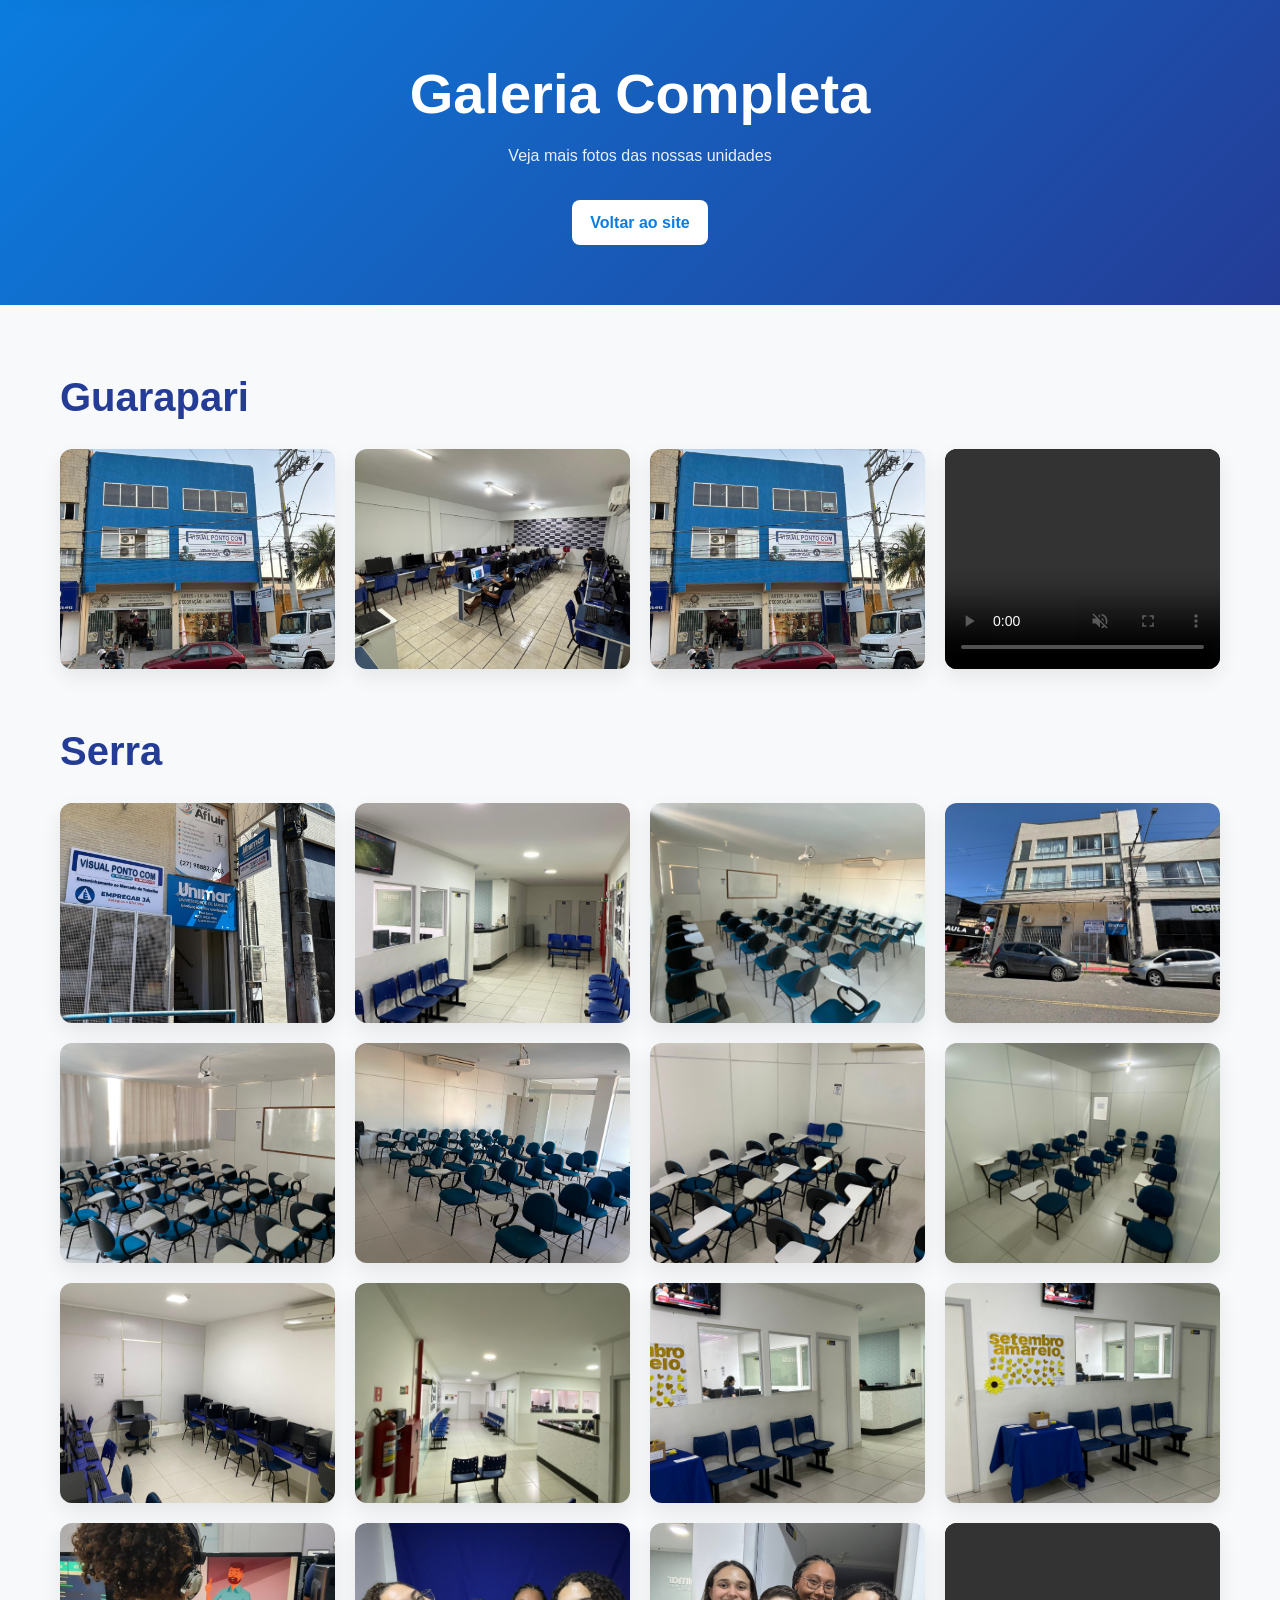
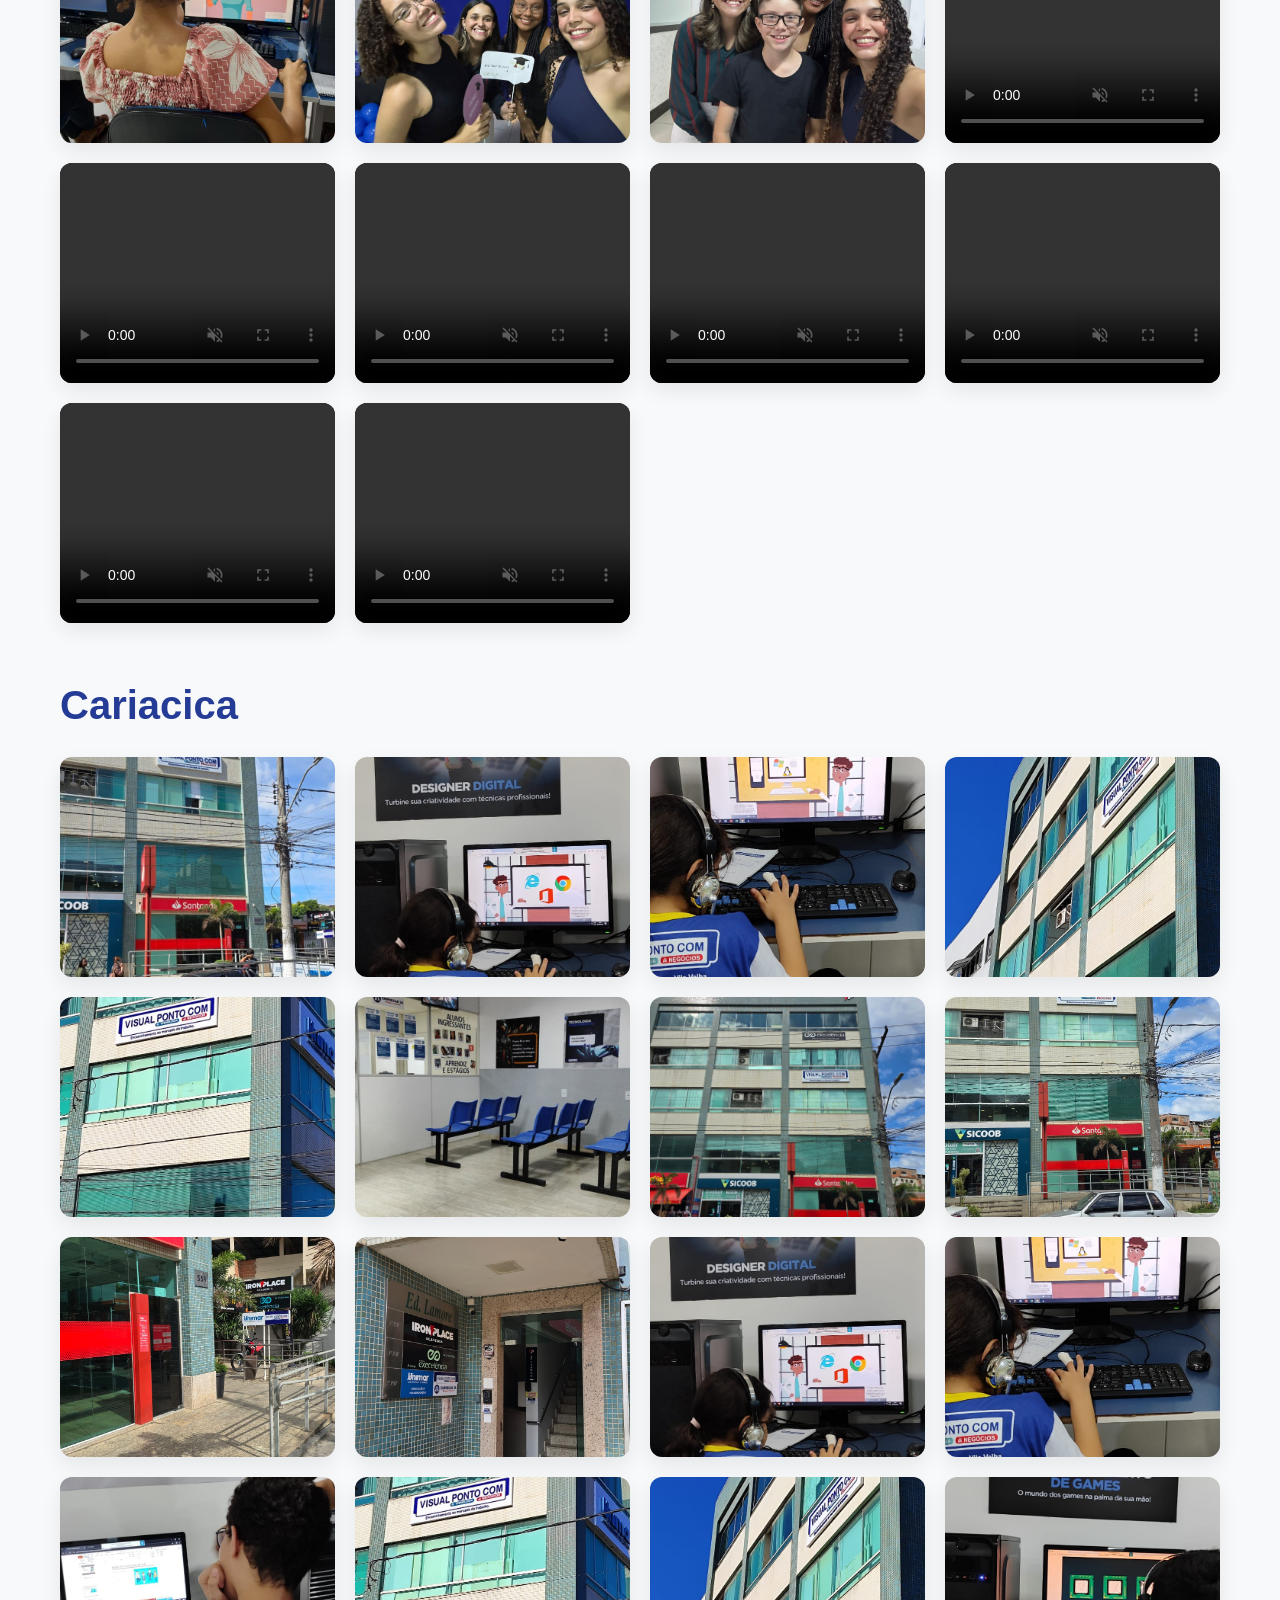
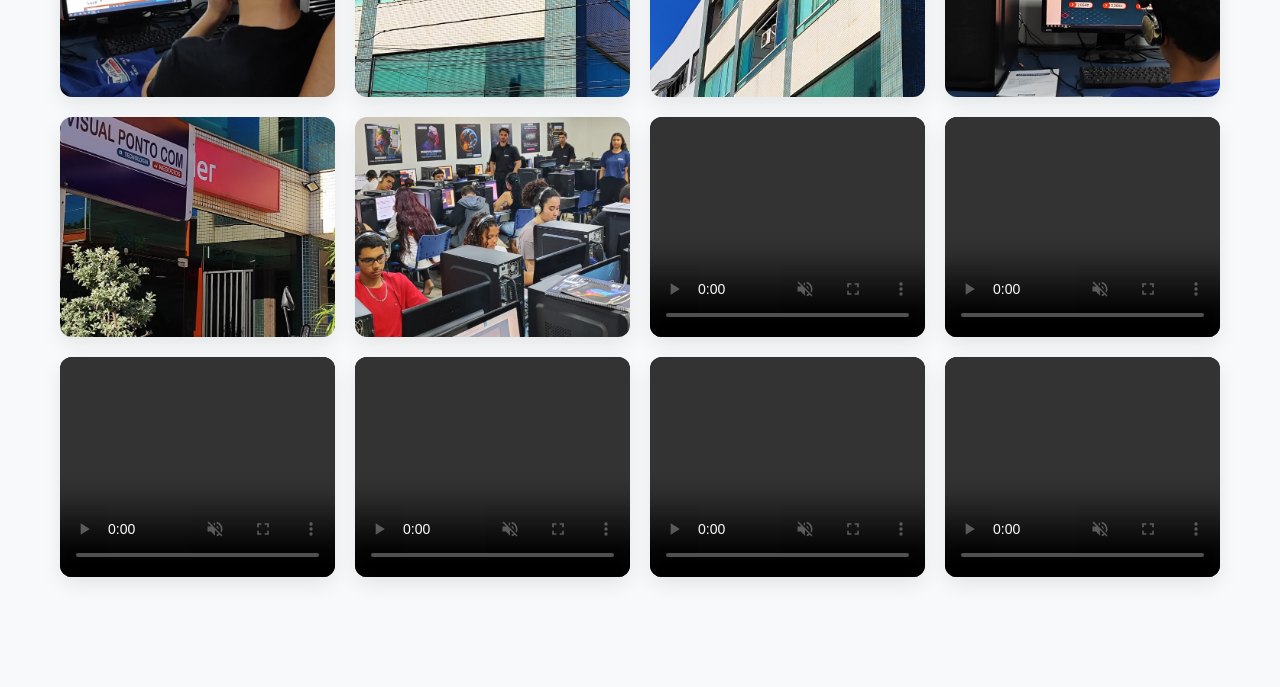
==== commit ad5cd678: "feat: melhora acessibilidade do site" ====
--- a/galeria.html
+++ b/galeria.html
@@ -4,10 +4,12 @@
     <meta charset="UTF-8">
     <meta name="viewport" content="width=device-width, initial-scale=1.0">
     <title>Galeria - Visual Ponto Com</title>
+    <link rel="icon" type="image/png" href="img/favicom.png">
     <link rel="stylesheet" href="style.css">
     <link rel="stylesheet" href="galeria.css">
 </head>
 <body>
+    <a class="skip-link" href="#conteudo-principal">Ir para o conteúdo principal</a>
 
     <header class="topo-galeria">
         <div class="container">
@@ -17,7 +19,7 @@
         </div>
     </header>
 
-    <main class="pagina-galeria">
+    <main class="pagina-galeria" id="conteudo-principal" tabindex="-1">
         <div class="container">
 
             <section id="guarapari" class="bloco-galeria">
@@ -40,4 +42,4 @@
 
     <script src="galeria.js"></script>
 </body>
-</html>+</html>
--- a/style.css
+++ b/style.css
@@ -56,6 +56,29 @@
     color: inherit;
 }
 
+:focus-visible {
+    outline: 3px solid var(--secondary);
+    outline-offset: 4px;
+}
+
+.skip-link {
+    position: fixed;
+    top: 12px;
+    left: 12px;
+    z-index: 10000;
+    padding: 10px 16px;
+    border-radius: var(--radius-sm);
+    background: var(--white);
+    color: var(--primary-dark);
+    font-weight: 700;
+    box-shadow: var(--shadow-lg);
+    transform: translateY(-200%);
+}
+
+.skip-link:focus-visible {
+    transform: translateY(0);
+}
+
 ul {
     list-style: none;
 }
@@ -882,7 +905,7 @@
     object-fit: cover;
 }
 
-.depoimento-info h4 {
+.depoimento-info h3 {
     font-size: 1rem;
     color: var(--primary);
     margin-bottom: 0.25rem;
@@ -1061,7 +1084,7 @@
     transform: translateY(-3px);
 }
 
-.footer-column h4 {
+.footer-column h2 {
     color: var(--white);
     margin-bottom: 1rem;
     font-size: 1.1rem;
@@ -1525,6 +1548,33 @@
     }
 }
 
+@media (prefers-reduced-motion: reduce) {
+    html {
+        scroll-behavior: auto;
+    }
+
+    *,
+    *::before,
+    *::after {
+        animation-duration: 0.01ms !important;
+        animation-iteration-count: 1 !important;
+        scroll-behavior: auto !important;
+        transition-duration: 0.01ms !important;
+    }
+
+    .hero-background,
+    .servico-card,
+    .destaque-card,
+    .beneficio-card,
+    .depoimento-card,
+    .polo-card,
+    .sobre-content > *,
+    .info-item {
+        opacity: 1 !important;
+        transform: none !important;
+    }
+}
+
 
 
 .unidades {
@@ -1647,4 +1697,4 @@
     .links-container a:hover {
         color: #f3f6f8;
         text-decoration: underline;
-    }+    }
--- a/galeria.css
+++ b/galeria.css
@@ -22,6 +22,12 @@
     border-radius: 8px;
     text-decoration: none;
     font-weight: 600;
+}
+
+.btn-voltar:focus-visible,
+.galeria-grid video:focus-visible {
+    outline: 3px solid #243c96;
+    outline-offset: 4px;
 }
 
 .pagina-galeria {
@@ -53,4 +59,4 @@
     border-radius: 12px;
     box-shadow: 0 8px 20px rgba(0,0,0,0.08);
     background: #000;
-}+}
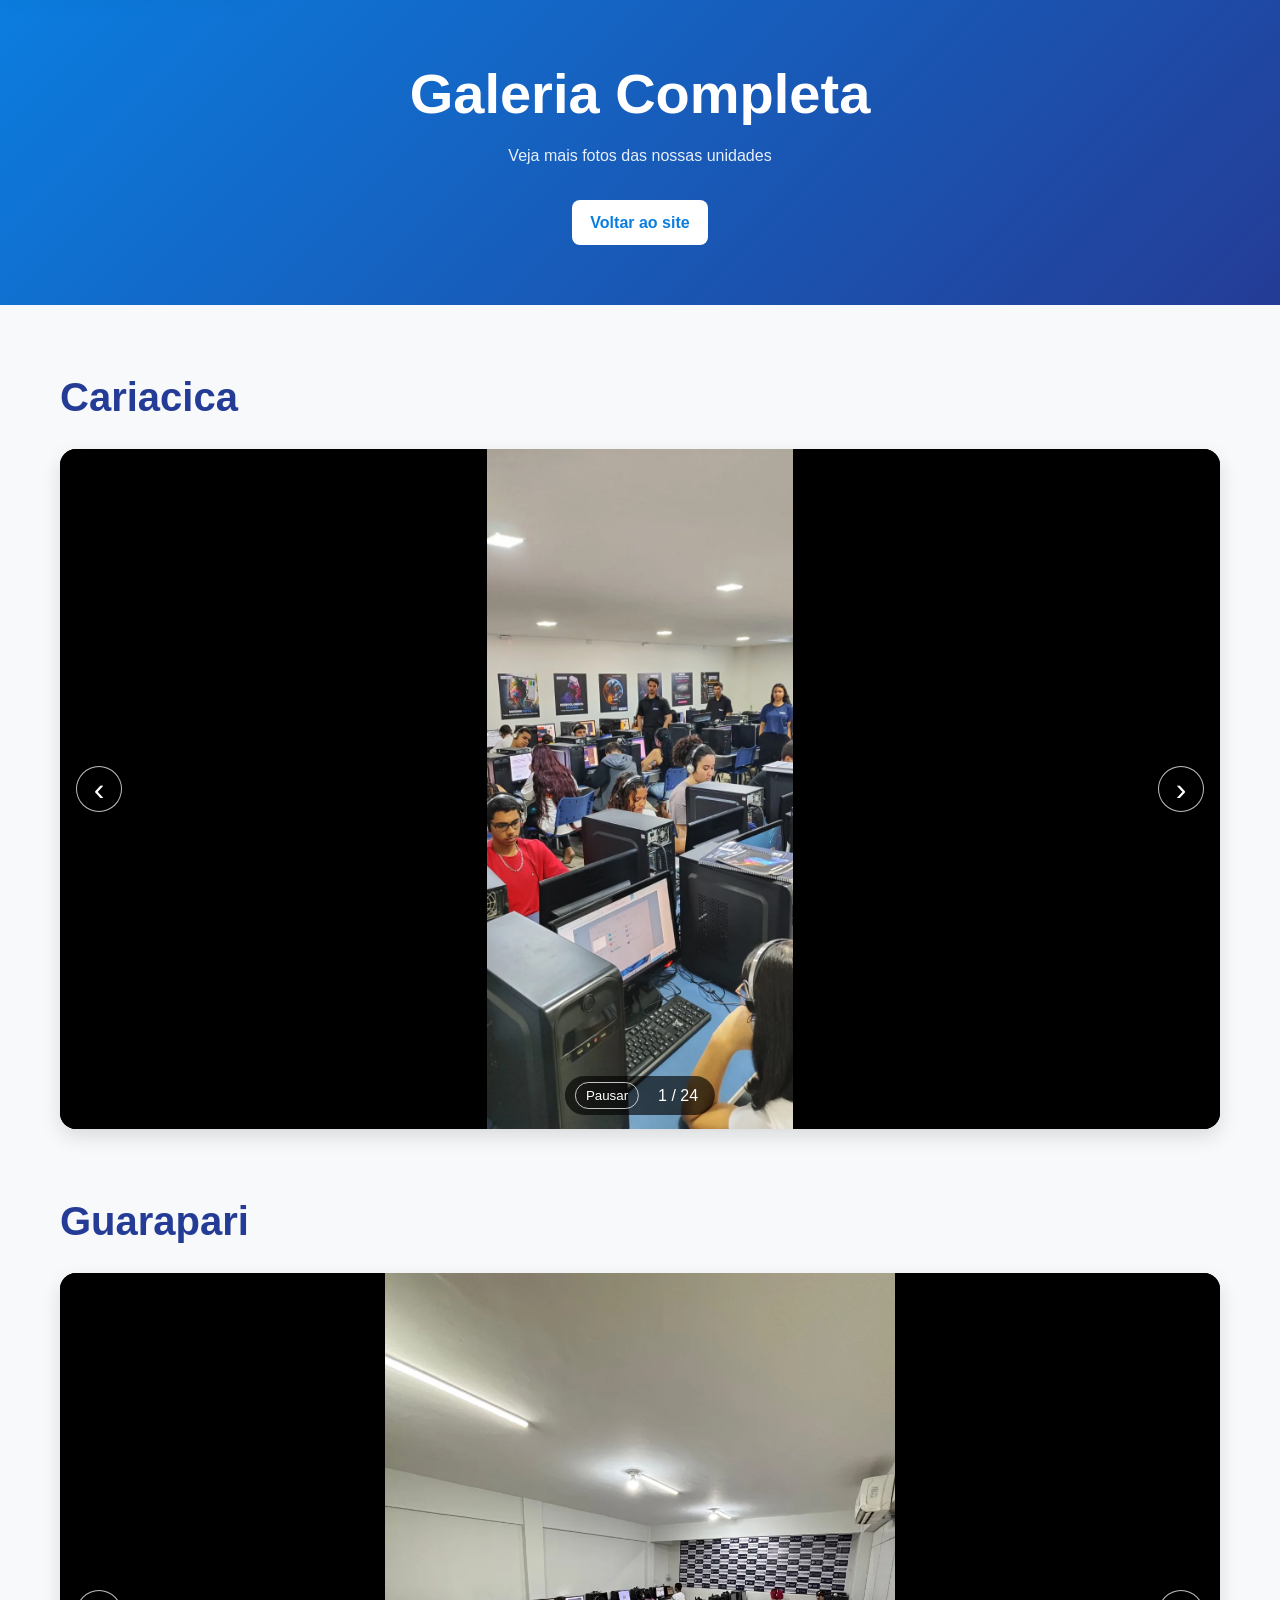
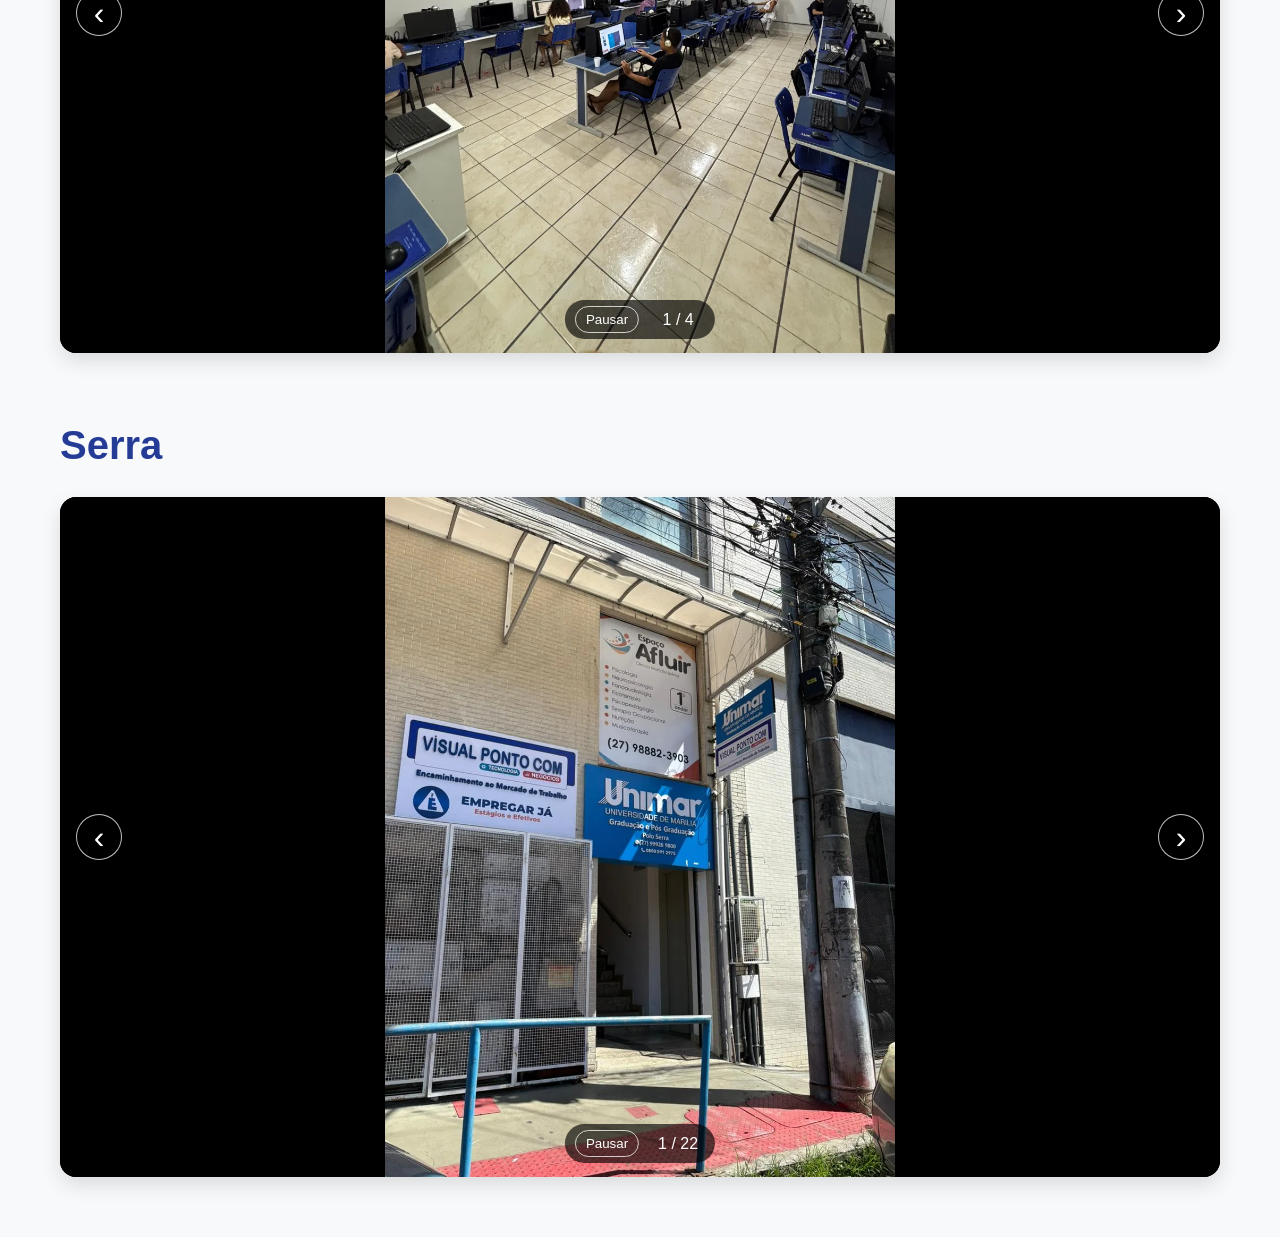
==== commit 77084bb8: "refactor: organiza estrutura e otimiza galeria" ====
--- a/galeria.html
+++ b/galeria.html
@@ -3,10 +3,22 @@
 <head>
     <meta charset="UTF-8">
     <meta name="viewport" content="width=device-width, initial-scale=1.0">
+    <meta name="description" content="Galeria das unidades da escola profissionalizante Visual Ponto Com.">
     <title>Galeria - Visual Ponto Com</title>
-    <link rel="icon" type="image/png" href="img/favicom.png">
-    <link rel="stylesheet" href="style.css">
-    <link rel="stylesheet" href="galeria.css">
+    <link rel="canonical" href="https://visualcursos.com.br/galeria.html">
+    <meta property="og:type" content="website">
+    <meta property="og:locale" content="pt_BR">
+    <meta property="og:title" content="Galeria - Visual Ponto Com">
+    <meta property="og:description" content="Conheça as unidades da escola profissionalizante Visual Ponto Com.">
+    <meta property="og:url" content="https://visualcursos.com.br/galeria.html">
+    <meta property="og:image" content="https://visualcursos.com.br/assets/images/social/visual-ponto-com-social.webp">
+    <meta name="twitter:card" content="summary_large_image">
+    <meta name="twitter:title" content="Galeria - Visual Ponto Com">
+    <meta name="twitter:description" content="Conheça as unidades da escola profissionalizante Visual Ponto Com.">
+    <meta name="twitter:image" content="https://visualcursos.com.br/assets/images/social/visual-ponto-com-social.webp">
+    <link rel="icon" type="image/png" href="assets/icons/favicon.png">
+    <link rel="stylesheet" href="assets/css/main.css">
+    <link rel="stylesheet" href="assets/css/galeria.css">
 </head>
 <body>
     <a class="skip-link" href="#conteudo-principal">Ir para o conteúdo principal</a>
@@ -20,26 +32,9 @@
     </header>
 
     <main class="pagina-galeria" id="conteudo-principal" tabindex="-1">
-        <div class="container">
-
-            <section id="guarapari" class="bloco-galeria">
-                <h2>Guarapari</h2>
-                <div class="galeria-grid" id="grid-guarapari"></div>
-            </section>
-
-            <section id="serra" class="bloco-galeria">
-                <h2>Serra</h2>
-                <div class="galeria-grid" id="grid-serra"></div>
-            </section>
-
-            <section id="cariacica" class="bloco-galeria">
-                <h2>Cariacica</h2>
-                <div class="galeria-grid" id="grid-cariacica"></div>
-            </section>
-
-        </div>
+        <div class="container" id="galerias-unidades"></div>
     </main>
 
-    <script src="galeria.js"></script>
+    <script src="assets/js/galeria.js"></script>
 </body>
 </html>
--- a/assets/css/main.css
+++ b/assets/css/main.css
@@ -0,0 +1,1726 @@
+/* ========== VARIÁVEIS CSS ========== */
+/* EDITÁVEL: Cores principais do tema */
+:root {
+    --primary: #0b7ddf;
+    --primary-dark: #096ec5;
+    --secondary: #243c96;
+    --secondary-dark: #1b2e73;
+    --accent: #0b7ddf;
+    --bg: #ffffff;
+    --bg-alt: #f8fafc;
+    --bg-light: #f1f5f9;
+    --text: #1e293b;
+    --text-light: #64748b;
+    --white: #ffffff;
+    --shadow: 0 4px 20px rgba(0, 0, 0, 0.08);
+    --shadow-hover: 0 8px 30px rgba(0, 0, 0, 0.12);
+    --shadow-lg: 0 10px 40px rgba(0, 0, 0, 0.15);
+    --radius: 12px;
+    --radius-sm: 8px;
+    --radius-lg: 16px;
+    --transition: all 0.3s ease;
+}
+
+/* ========== RESET E BASE ========== */
+* {
+    margin: 0;
+    padding: 0;
+    box-sizing: border-box;
+}
+
+html {
+    scroll-behavior: smooth;
+}
+
+body {
+    font-family: -apple-system, BlinkMacSystemFont, 'Segoe UI', Roboto, Oxygen, Ubuntu, Cantarell, sans-serif;
+    background-color: var(--bg);
+    color: var(--text);
+    line-height: 1.6;
+}
+
+.container {
+    max-width: 1200px;
+    margin: 0 auto;
+    padding: 0 20px;
+}
+
+img {
+    max-width: 100%;
+    height: auto;
+    display: block;
+}
+
+a {
+    text-decoration: none;
+    color: inherit;
+}
+
+:focus-visible {
+    outline: 3px solid var(--secondary);
+    outline-offset: 4px;
+}
+
+.skip-link {
+    position: fixed;
+    top: 12px;
+    left: 12px;
+    z-index: 10000;
+    padding: 10px 16px;
+    border-radius: var(--radius-sm);
+    background: var(--white);
+    color: var(--primary-dark);
+    font-weight: 700;
+    box-shadow: var(--shadow-lg);
+    transform: translateY(-200%);
+}
+
+.skip-link:focus-visible {
+    transform: translateY(0);
+}
+
+ul {
+    list-style: none;
+}
+
+/* ========== TIPOGRAFIA ========== */
+h1 {
+    font-size: clamp(2rem, 5vw, 3.5rem);
+    font-weight: 800;
+    line-height: 1.2;
+    margin-bottom: 1rem;
+    color: var(--white);
+}
+
+h2 {
+    font-size: clamp(1.75rem, 4vw, 2.5rem);
+    font-weight: 700;
+    margin-bottom: 0.5rem;
+    color: var(--primary);
+}
+
+h3 {
+    font-size: clamp(1.25rem, 3vw, 1.5rem);
+    font-weight: 600;
+    margin-bottom: 0.5rem;
+    color: var(--text);
+}
+
+h4 {
+    font-size: 1.125rem;
+    font-weight: 600;
+    color: var(--text);
+}
+
+p {
+    color: var(--text-light);
+    margin-bottom: 1rem;
+}
+
+/* ========== SECTION HEADER ========== */
+.section-header {
+    text-align: center;
+    max-width: 700px;
+    margin: 0 auto 3rem;
+}
+
+.section-header p {
+    font-size: 1.125rem;
+    color: var(--text-light);
+}
+
+/* ========== BOTÕES ========== */
+.btn {
+    display: inline-flex;
+    align-items: center;
+    justify-content: center;
+    padding: 14px 32px;
+    border-radius: var(--radius);
+    font-weight: 600;
+    font-size: 1rem;
+    cursor: pointer;
+    transition: var(--transition);
+    border: none;
+    gap: 8px;
+}
+
+.btn-primary {
+    background: linear-gradient(135deg, var(--secondary), var(--secondary-dark));
+    color: var(--white);
+    box-shadow: 0 4px 15px rgba(245, 158, 11, 0.4);
+}
+
+.btn-primary:hover {
+    transform: translateY(-2px);
+    box-shadow: 0 6px 20px rgba(245, 158, 11, 0.5);
+}
+
+.btn-secondary {
+    background: var(--white);
+    color: var(--primary);
+    border: 2px solid var(--white);
+}
+
+.btn-secondary:hover {
+    background: transparent;
+    color: var(--white);
+    border-color: var(--white);
+}
+
+.btn-block {
+    width: 100%;
+}
+
+.btn-whatsapp {
+    background: #25d366;
+    color: var(--white);
+    margin-top: 10px;
+}
+
+.btn-whatsapp:hover {
+    background: #128c7e;
+    transform: translateY(-2px);
+}
+
+/* ========== HEADER ========== */
+.header {
+    position: fixed;
+    top: 0;
+    left: 0;
+    right: 0;
+    background: var(--white);
+    box-shadow: var(--shadow);
+    z-index: 1000;
+    padding: 15px 0;
+    transition: var(--transition);
+}
+
+.header.scrolled {
+    box-shadow: var(--shadow-hover);
+    padding: 10px 0;
+}
+
+.nav {
+    display: flex;
+    justify-content: space-between;
+    align-items: center;
+}
+
+.logo {
+    font-size: 1.5rem;
+    font-weight: 800;
+    color: var(--primary);
+}
+
+.nav-menu {
+    display: flex;
+    gap: 30px;
+}
+
+.nav-menu a {
+    font-weight: 500;
+    color: var(--text);
+    transition: var(--transition);
+    position: relative;
+}
+
+.nav-menu a:hover,
+.nav-menu a.active {
+    color: var(--secondary);
+}
+
+.nav-menu a::after {
+    content: '';
+    position: absolute;
+    bottom: -5px;
+    left: 0;
+    width: 0;
+    height: 2px;
+    background: var(--secondary);
+    transition: var(--transition);
+}
+
+.nav-menu a:hover::after,
+.nav-menu a.active::after {
+    width: 100%;
+}
+
+.nav-toggle {
+    display: none;
+    flex-direction: column;
+    gap: 5px;
+    background: none;
+    border: none;
+    cursor: pointer;
+    padding: 5px;
+}
+
+.nav-toggle span {
+    width: 25px;
+    height: 3px;
+    background: var(--primary);
+    border-radius: 3px;
+    transition: var(--transition);
+}
+
+.nav-toggle.active span:nth-child(1) {
+    transform: rotate(45deg) translate(8px, 8px);
+}
+
+.nav-toggle.active span:nth-child(2) {
+    opacity: 0;
+}
+
+.nav-toggle.active span:nth-child(3) {
+    transform: rotate(-45deg) translate(7px, -7px);
+}
+
+/* ========== HERO ========== */
+.hero {
+    position: relative;
+    min-height: 100vh;
+    display: flex;
+    align-items: center;
+    padding: 120px 0 80px;
+    overflow: hidden;
+}
+
+.hero-background {
+    position: absolute;
+    top: 0;
+    left: 0;
+    right: 0;
+    bottom: 0;
+    z-index: 1;
+}
+
+.hero-bg-image {
+    width: 100%;
+    height: 100%;
+    object-fit: cover;
+}
+
+.hero-overlay {
+    position: absolute;
+    top: 0;
+    left: 0;
+    right: 0;
+    bottom: 0;
+    background: linear-gradient(135deg, rgba(11, 125, 223, 0.95), rgba(36, 60, 150, 0.85));
+}
+
+
+.hero .container {
+    position: relative;
+    z-index: 2;
+    display: grid;
+    grid-template-columns: 1fr 1fr;
+    gap: 60px;
+    align-items: center;
+}
+
+.hero-content {
+    animation: fadeInUp 1s ease;
+}
+
+.hero-badge {
+    display: inline-flex;
+    align-items: center;
+    gap: 8px;
+    background: rgba(255, 255, 255, 0.15);
+    backdrop-filter: blur(10px);
+    color: var(--white);
+    padding: 10px 20px;
+    border-radius: 50px;
+    font-size: 0.9rem;
+    font-weight: 600;
+    margin-bottom: 1.5rem;
+    border: 1px solid rgba(255, 255, 255, 0.2);
+}
+
+.hero-subtitle {
+    font-size: 1.125rem;
+    color: rgba(255, 255, 255, 0.9);
+    margin-bottom: 2rem;
+    line-height: 1.8;
+}
+
+.hero-buttons {
+    display: flex;
+    gap: 15px;
+    margin-bottom: 3rem;
+    flex-wrap: wrap;
+}
+
+.hero-stats {
+    display: grid;
+    grid-template-columns: repeat(3, 1fr);
+    gap: 30px;
+}
+
+.stat {
+    display: grid;
+    justify-items: start;
+    text-align: left;
+}
+
+.stat-icon {
+    width: 32px;
+    height: 32px;
+    margin-bottom: 8px;
+    color: var(--secondary);
+}
+
+.stat-value {
+    display: inline-flex;
+    align-items: baseline;
+    white-space: nowrap;
+}
+
+.stat-number,
+.stat-suffix {
+    font-size: 2.5rem;
+    font-weight: 800;
+    color: var(--secondary);
+    line-height: 1;
+}
+
+.stat-label {
+    font-size: 0.9rem;
+    color: rgba(255, 255, 255, 0.8);
+    display: block;
+    margin-top: 5px;
+}
+
+.hero-visual {
+    animation: fadeInRight 1s ease;
+}
+
+.hero-image-container {
+    position: relative;
+    border-radius: var(--radius-lg);
+    overflow: hidden;
+    box-shadow: 0 20px 60px rgba(0, 0, 0, 0.3);
+}
+
+.hero-main-image {
+    width: 100%;
+    height: auto;
+    display: block;
+}
+
+.floating-badge {
+    position: absolute;
+    bottom: 30px;
+    right: 30px;
+    background: var(--secondary);
+    color: var(--white);
+    padding: 15px 25px;
+    border-radius: var(--radius);
+    font-weight: 600;
+    box-shadow: 0 10px 30px rgba(0, 0, 0, 0.3);
+    animation: float 3s ease-in-out infinite;
+}
+
+@keyframes fadeInUp {
+    from {
+        opacity: 0;
+        transform: translateY(30px);
+    }
+
+    to {
+        opacity: 1;
+        transform: translateY(0);
+    }
+}
+
+@keyframes fadeInRight {
+    from {
+        opacity: 0;
+        transform: translateX(30px);
+    }
+
+    to {
+        opacity: 1;
+        transform: translateX(0);
+    }
+}
+
+@keyframes float {
+
+    0%,
+    100% {
+        transform: translateY(0);
+    }
+
+    50% {
+        transform: translateY(-10px);
+    }
+}
+
+/* ========== SOBRE ========== */
+.sobre {
+    padding: 100px 0;
+    background: var(--bg-alt);
+}
+
+.sobre-content {
+    display: grid;
+    grid-template-columns: 1fr 1fr;
+    gap: 60px;
+    align-items: center;
+}
+
+.sobre-image {
+    border-radius: var(--radius-lg);
+    overflow: hidden;
+    box-shadow: var(--shadow-lg);
+}
+
+.sobre-image img {
+    width: 100%;
+    height: 100%;
+    object-fit: cover;
+    transition: var(--transition);
+}
+
+.sobre-image:hover img {
+    transform: scale(1.05);
+}
+
+.sobre-text p {
+    font-size: 1.05rem;
+    line-height: 1.8;
+    margin-bottom: 1.5rem;
+}
+
+.sobre-features {
+    display: grid;
+    grid-template-columns: 1fr;
+    gap: 20px;
+    margin-top: 2rem;
+}
+
+.feature {
+    display: flex;
+    gap: 15px;
+    align-items: flex-start;
+}
+
+.feature-icon {
+    font-size: 2rem;
+    flex-shrink: 0;
+}
+
+.feature h3 {
+    font-size: 1.1rem;
+    margin-bottom: 0.25rem;
+}
+
+.feature p {
+    font-size: 0.95rem;
+    margin: 0;
+}
+
+/* ========== POLO EAD ========== */
+.polo-ead {
+    padding: 100px 0;
+    background: linear-gradient(135deg, #f8fafc, #eef4ff);
+}
+
+.polo-ead-content {
+    display: grid;
+    grid-template-columns: 1fr 1.2fr;
+    gap: 50px;
+    align-items: center;
+}
+
+.polo-ead-image {
+    background: #ffffff;
+    border-radius: 20px;
+    padding: 20px;
+    box-shadow: var(--shadow-lg);
+}
+
+.polo-ead-image img {
+    width: 100%;
+    max-width: 420px;
+    height: auto;
+    margin: 0 auto;
+    display: block;
+    border-radius: 16px;
+}
+
+.polo-ead-info h2 {
+    margin-bottom: 1rem;
+    color: var(--secondary);
+}
+
+.polo-ead-info p {
+    font-size: 1rem;
+    line-height: 1.8;
+    margin-bottom: 1rem;
+}
+
+.polo-ead-badge {
+    display: inline-block;
+    background: linear-gradient(135deg, var(--secondary), var(--secondary-dark));
+    color: #fff;
+    padding: 8px 16px;
+    border-radius: 999px;
+    font-size: 0.9rem;
+    font-weight: 700;
+    margin-bottom: 1rem;
+}
+
+.polo-ead-topicos {
+    display: grid;
+    grid-template-columns: repeat(2, 1fr);
+    gap: 15px;
+    margin: 25px 0 30px;
+}
+
+.polo-ead-topicos .topico {
+    background: #ffffff;
+    border-radius: 12px;
+    padding: 14px 16px;
+    box-shadow: var(--shadow);
+    font-weight: 600;
+    color: var(--text);
+}
+
+.polo-ead-buttons {
+    display: flex;
+    gap: 15px;
+    flex-wrap: wrap;
+}
+
+/* ========== GALERIA DOS POLOS ========== */
+.galeria {
+    padding: 100px 0;
+    background: var(--bg);
+}
+
+.polos-grid {
+    display: grid;
+    grid-template-columns: repeat(2, 1fr);
+    gap: 30px;
+}
+
+.polo-card {
+    background: var(--white);
+    border-radius: var(--radius-lg);
+    padding: 20px;
+    box-shadow: var(--shadow);
+    transition: var(--transition);
+}
+
+.polo-card:hover {
+    transform: translateY(-5px);
+    box-shadow: var(--shadow-hover);
+}
+
+.polo-card h3 {
+    text-align: center;
+    color: var(--primary);
+    margin-bottom: 15px;
+}
+
+.mini-galeria {
+    display: grid;
+    grid-template-columns: repeat(2, 1fr);
+    gap: 10px;
+    margin-top: 10px;
+}
+
+.mini-galeria img {
+    width: 100%;
+    height: 140px;
+    object-fit: cover;
+    border-radius: 12px;
+    display: block;
+}
+
+.btn-ver-mais {
+    display: inline-block;
+    margin-top: 15px;
+    background: var(--primary);
+    color: var(--white);
+    padding: 10px 16px;
+    border-radius: 8px;
+    font-weight: 600;
+    transition: var(--transition);
+}
+
+.btn-ver-mais:hover {
+    background: var(--primary-dark);
+    transform: translateY(-2px);
+}
+
+
+/* ========== SERVIÇOS / CURSOS ========== */
+.servicos {
+    padding: 100px 0;
+    background: var(--bg-light);
+}
+
+.servicos-grid {
+    display: grid;
+    grid-template-columns: repeat(3, 1fr);
+    gap: 30px;
+}
+
+.servico-card {
+    background: var(--white);
+    border-radius: var(--radius-lg);
+    overflow: hidden;
+    box-shadow: var(--shadow);
+    transition: var(--transition);
+}
+
+.servico-card:hover {
+    transform: translateY(-5px);
+    box-shadow: var(--shadow-hover);
+}
+
+.servico-image {
+    height: 220px;
+    overflow: hidden;
+}
+
+.servico-image img {
+    width: 100%;
+    height: 100%;
+    object-fit: cover;
+    transition: var(--transition);
+}
+
+.servico-card:hover .servico-image img {
+    transform: scale(1.1);
+}
+
+.servico-content {
+    padding: 25px;
+}
+
+.servico-content h3 {
+    color: var(--primary);
+    margin-bottom: 0.75rem;
+}
+
+.servico-content p {
+    font-size: 0.95rem;
+    margin-bottom: 1rem;
+    line-height: 1.6;
+}
+
+.preco {
+    display: inline-block;
+    background: linear-gradient(135deg, var(--secondary), var(--secondary-dark));
+    color: var(--white);
+    padding: 8px 16px;
+    border-radius: var(--radius-sm);
+    font-weight: 600;
+    font-size: 0.9rem;
+}
+
+/* ========== EMPREGUE JÁ ========== */
+.empregue-ja {
+    padding: 100px 0;
+    background: linear-gradient(135deg, #0b7ddf, #243c96);
+    color: white;
+}
+
+.empregue-content {
+    display: grid;
+    grid-template-columns: 1.2fr 1fr;
+    gap: 50px;
+    align-items: center;
+}
+
+.empregue-info h2 {
+    color: white;
+}
+
+.empregue-info p {
+    color: rgba(255, 255, 255, 0.9);
+}
+
+.empregue-badge {
+    background: white;
+    color: #243c96;
+    padding: 6px 14px;
+    border-radius: 999px;
+    font-weight: bold;
+    display: inline-block;
+    margin-bottom: 10px;
+}
+
+.empregue-topicos {
+    display: grid;
+    grid-template-columns: repeat(2, 1fr);
+    gap: 12px;
+    margin: 20px 0;
+}
+
+.empregue-image img {
+    width: 100%;
+    max-width: 350px;
+    margin: 0 auto;
+}
+
+/* ========== DIFERENCIAIS ========== */
+.destaques {
+    padding: 100px 0;
+    background: var(--bg);
+}
+
+.destaques-grid {
+    display: grid;
+    grid-template-columns: repeat(2, 1fr);
+    gap: 30px;
+}
+
+.destaque-card {
+    background: var(--white);
+    border-radius: var(--radius-lg);
+    padding: 40px;
+    box-shadow: var(--shadow);
+    transition: var(--transition);
+    display: flex;
+    gap: 25px;
+    align-items: flex-start;
+}
+
+.destaque-card:hover {
+    transform: translateY(-5px);
+    box-shadow: var(--shadow-hover);
+}
+
+.destaque-icon {
+    font-size: 3rem;
+    flex-shrink: 0;
+}
+
+.destaque-content h3 {
+    color: var(--primary);
+    margin-bottom: 0.75rem;
+}
+
+.destaque-content p {
+    font-size: 0.95rem;
+    line-height: 1.7;
+    margin-bottom: 1rem;
+}
+
+.destaque-badge {
+    display: inline-block;
+    background: var(--bg-light);
+    color: var(--secondary);
+    padding: 6px 12px;
+    border-radius: var(--radius-sm);
+    font-size: 0.85rem;
+    font-weight: 600;
+}
+
+/* ========== BENEFÍCIOS ========== */
+.beneficios {
+    padding: 100px 0;
+    background: var(--bg-alt);
+}
+
+.beneficios-grid {
+    display: grid;
+    grid-template-columns: repeat(3, 1fr);
+    gap: 30px;
+}
+
+.beneficio-card {
+    background: var(--white);
+    border-radius: var(--radius);
+    padding: 35px;
+    text-align: center;
+    transition: var(--transition);
+    box-shadow: var(--shadow);
+}
+
+.beneficio-card:hover {
+    transform: translateY(-5px);
+    box-shadow: var(--shadow-hover);
+}
+
+.beneficio-icon {
+    font-size: 3rem;
+    margin-bottom: 1rem;
+    display: block;
+}
+
+.beneficio-card h3 {
+    font-size: 1.2rem;
+    margin-bottom: 0.75rem;
+    color: var(--primary);
+}
+
+.beneficio-card p {
+    font-size: 0.95rem;
+    margin: 0;
+    line-height: 1.6;
+}
+
+/* ========== DEPOIMENTOS ========== */
+.depoimentos {
+    padding: 100px 0;
+    background: var(--bg);
+}
+
+.depoimentos-grid {
+    display: grid;
+    grid-template-columns: repeat(3, 1fr);
+    gap: 30px;
+}
+
+.depoimento-card {
+    background: var(--white);
+    border-radius: var(--radius-lg);
+    padding: 30px;
+    box-shadow: var(--shadow);
+    transition: var(--transition);
+}
+
+.depoimento-card:hover {
+    transform: translateY(-5px);
+    box-shadow: var(--shadow-hover);
+}
+
+.depoimento-header {
+    display: flex;
+    gap: 15px;
+    align-items: center;
+    margin-bottom: 1.5rem;
+}
+
+.avatar-image {
+    width: 60px;
+    height: 60px;
+    border-radius: 50%;
+    overflow: hidden;
+    flex-shrink: 0;
+    border: 3px solid var(--secondary);
+}
+
+.avatar-image img {
+    width: 100%;
+    height: 100%;
+    object-fit: cover;
+}
+
+.depoimento-info h3 {
+    font-size: 1rem;
+    color: var(--primary);
+    margin-bottom: 0.25rem;
+}
+
+.depoimento-info span {
+    font-size: 0.85rem;
+    color: var(--text-light);
+}
+
+.depoimento-card p {
+    font-size: 0.95rem;
+    line-height: 1.7;
+    font-style: italic;
+    margin-bottom: 1rem;
+}
+
+.depoimento-stars {
+    color: var(--secondary);
+    font-size: 1.1rem;
+}
+
+/* ========== FAQ ========== */
+.faq {
+    padding: 100px 0;
+    background: var(--bg-light);
+}
+
+.faq-list {
+    max-width: 900px;
+    margin: 0 auto;
+}
+
+.faq-item {
+    background: var(--white);
+    border-radius: var(--radius);
+    margin-bottom: 15px;
+    overflow: hidden;
+    box-shadow: var(--shadow);
+}
+
+.faq-question {
+    width: 100%;
+    padding: 25px;
+    background: none;
+    border: none;
+    text-align: left;
+    font-size: 1.1rem;
+    font-weight: 600;
+    color: var(--primary);
+    cursor: pointer;
+    display: flex;
+    justify-content: space-between;
+    align-items: center;
+    transition: var(--transition);
+}
+
+.faq-question:hover {
+    color: var(--secondary);
+}
+
+.faq-icon {
+    font-size: 1.5rem;
+    font-weight: 400;
+    color: var(--secondary);
+    transition: var(--transition);
+}
+
+.faq-item.active .faq-icon {
+    transform: rotate(45deg);
+}
+
+.faq-answer {
+    max-height: 0;
+    overflow: hidden;
+    transition: max-height 0.3s ease;
+}
+
+.faq-item.active .faq-answer {
+    max-height: 500px;
+}
+
+.faq-answer p {
+    padding: 0 25px 25px;
+    font-size: 1rem;
+    line-height: 1.8;
+    margin: 0;
+}
+
+/* ========== CONTATO ========== */
+.contato {
+    padding: 100px 0;
+    background: var(--bg);
+}
+
+.contato-content {
+    display: grid;
+    grid-template-columns: 1fr 1fr;
+    gap: 60px;
+}
+
+.contato-info {
+    display: flex;
+    flex-direction: column;
+    gap: 25px;
+}
+
+.info-item {
+    display: flex;
+    gap: 20px;
+    align-items: flex-start;
+    padding: 20px;
+    background: var(--bg-alt);
+    border-radius: var(--radius);
+}
+
+.info-icon {
+    font-size: 2rem;
+    flex-shrink: 0;
+}
+
+.info-item h4 {
+    color: var(--primary);
+    margin-bottom: 0.5rem;
+}
+
+.info-item p {
+    margin: 0;
+    font-size: 0.95rem;
+}
+
+/* ========== FOOTER ========== */
+.footer {
+    background: var(--primary);
+    color: var(--white);
+    padding: 60px 0 20px;
+}
+
+.footer-content {
+    display: grid;
+    grid-template-columns: 2fr 1fr 1fr 1.5fr;
+    gap: 40px;
+    margin-bottom: 40px;
+}
+
+.footer-logo {
+    font-size: 1.5rem;
+    font-weight: 800;
+    margin-bottom: 1rem;
+}
+
+.footer-content p {
+    color: rgba(255, 255, 255, 0.8);
+    margin-bottom: 1.5rem;
+}
+
+.footer-social {
+    display: flex;
+    gap: 15px;
+}
+
+.footer-social a {
+    width: 40px;
+    height: 40px;
+    display: flex;
+    align-items: center;
+    justify-content: center;
+    background: rgba(255, 255, 255, 0.1);
+    border-radius: 50%;
+    font-size: 1.2rem;
+    transition: var(--transition);
+}
+
+.footer-social a:hover {
+    background: var(--secondary);
+    transform: translateY(-3px);
+}
+
+.footer-column h2 {
+    color: var(--white);
+    margin-bottom: 1rem;
+    font-size: 1.1rem;
+}
+
+.footer-column a,
+.footer-column p {
+    display: block;
+    color: rgba(255, 255, 255, 0.8);
+    margin-bottom: 0.75rem;
+    transition: var(--transition);
+    font-size: 0.95rem;
+}
+
+.footer-column a:hover {
+    color: var(--secondary);
+    padding-left: 5px;
+}
+
+.footer-bottom {
+    border-top: 1px solid rgba(255, 255, 255, 0.1);
+    padding-top: 30px;
+    text-align: center;
+}
+
+.footer-bottom p {
+    color: rgba(255, 255, 255, 0.7);
+    font-size: 0.9rem;
+    margin-bottom: 0.5rem;
+}
+
+.footer-bottom a {
+    color: rgba(255, 255, 255, 0.7);
+    transition: var(--transition);
+}
+
+.footer-bottom a:hover {
+    color: var(--secondary);
+}
+
+/* ========== PRIVACIDADE ========== */
+.privacidade {
+    background: var(--bg-light);
+    padding: 40px 0;
+}
+
+.privacidade h3 {
+    color: var(--primary);
+    margin-bottom: 1rem;
+}
+
+.privacidade p {
+    font-size: 0.95rem;
+    line-height: 1.7;
+}
+
+/* ========== SCROLL TO TOP ========== */
+.scroll-top {
+    position: fixed;
+    bottom: 30px;
+    right: 30px;
+    width: 50px;
+    height: 50px;
+    background: var(--secondary);
+    color: var(--white);
+    border: none;
+    border-radius: 50%;
+    font-size: 1.5rem;
+    cursor: pointer;
+    opacity: 0;
+    visibility: hidden;
+    transition: var(--transition);
+    box-shadow: 0 4px 15px rgba(0, 0, 0, 0.2);
+    z-index: 999;
+}
+
+.scroll-top.visible {
+    opacity: 1;
+    visibility: visible;
+}
+
+.scroll-top:hover {
+    background: var(--secondary-dark);
+    transform: translateY(-5px);
+}
+
+/* ========== AI AGENT AREA ========== */
+.ai-agent-area {
+    min-height: 0;
+}
+
+.linkWhatzapp img {
+    height: 60px;
+    position: fixed;
+    left: 20px;
+    bottom: 20px;
+    z-index: 10;
+}
+
+.mapa-placeholder {
+    width: 100%;
+    height: 100%;
+    min-height: 300px;
+    background: var(--bg-alt);
+    border-radius: var(--radius);
+    display: flex;
+    flex-direction: column;
+    align-items: center;
+    justify-content: center;
+    cursor: pointer;
+    transition: var(--transition);
+    border: 2px dashed var(--text-light);
+}
+
+.mapa-placeholder:hover {
+    border-color: var(--primary);
+}
+
+
+/* ========== RESPONSIVE ========== */
+
+/* Tablets e pequenos desktops */
+@media (max-width: 992px) {
+    .hero .container {
+        grid-template-columns: 1fr;
+        gap: 40px;
+    }
+
+    .hero-visual {
+        max-width: 500px;
+        margin: 0 auto;
+    }
+
+    .hero-stats {
+        grid-template-columns: repeat(3, 1fr);
+    }
+
+    .sobre-content {
+        grid-template-columns: 1fr;
+        gap: 40px;
+    }
+
+    .galeria-grid {
+        grid-template-columns: repeat(2, 1fr);
+    }
+
+    .galeria-item.grande {
+        grid-column: span 2;
+        height: 350px;
+    }
+
+    .servicos-grid {
+        grid-template-columns: repeat(2, 1fr);
+    }
+
+    .destaques-grid {
+        grid-template-columns: 1fr;
+    }
+
+    .beneficios-grid {
+        grid-template-columns: repeat(2, 1fr);
+    }
+
+    .depoimentos-grid {
+        grid-template-columns: 1fr;
+    }
+
+    .contato-content {
+        grid-template-columns: 1fr;
+    }
+
+
+    .footer-content {
+        grid-template-columns: repeat(2, 1fr);
+    }
+
+    .polos-grid {
+        grid-template-columns: 1fr;
+    }
+
+    .polo-ead-content {
+        grid-template-columns: 1fr;
+        gap: 30px;
+    }
+
+    .polo-ead-image {
+        text-align: center;
+    }
+
+    .empregue-content {
+        grid-template-columns: 1fr;
+        gap: 30px;
+    }
+
+    .empregue-image {
+        text-align: center;
+    }
+
+}
+
+/* Mobile */
+@media (max-width: 768px) {
+    .nav-toggle {
+        display: flex;
+    }
+
+    .nav-menu {
+        position: fixed;
+        top: 70px;
+        left: -100%;
+        width: 100%;
+        flex-direction: column;
+        background: var(--white);
+        padding: 30px;
+        box-shadow: var(--shadow-lg);
+        transition: var(--transition);
+        gap: 20px;
+    }
+
+    .nav-menu.active {
+        left: 0;
+    }
+
+    .hero {
+        padding: 100px 0 60px;
+        min-height: auto;
+    }
+
+    .hero-buttons {
+        flex-direction: column;
+    }
+
+    .hero-buttons .btn {
+        width: 100%;
+    }
+
+    .hero-stats {
+        grid-template-columns: repeat(3, minmax(0, 1fr));
+        gap: 12px;
+    }
+
+    .stat {
+        justify-items: center;
+        text-align: center;
+    }
+
+    .stat-icon {
+        width: 28px;
+        height: 28px;
+    }
+
+    .stat-label {
+        font-size: 0.78rem;
+    }
+
+    .sobre,
+    .galeria,
+    .servicos,
+    .destaques,
+    .beneficios,
+    .depoimentos,
+    .faq,
+    .contato {
+        padding: 60px 0;
+    }
+
+    .section-header {
+        margin-bottom: 2rem;
+    }
+
+    .galeria-grid {
+        grid-template-columns: 1fr;
+    }
+
+    .galeria-item.grande {
+        grid-column: span 1;
+        height: 250px;
+    }
+
+    .servicos-grid {
+        grid-template-columns: 1fr;
+    }
+
+    .beneficios-grid {
+        grid-template-columns: 1fr;
+    }
+
+    .footer-content {
+        grid-template-columns: 1fr;
+    }
+
+    .scroll-top {
+        bottom: 20px;
+        right: 20px;
+        width: 45px;
+        height: 45px;
+        font-size: 1.3rem;
+    }
+
+    .polo-card {
+        padding: 16px;
+    }
+
+    .mini-galeria img {
+        height: 120px;
+    }
+
+    .polo-ead {
+        padding: 60px 0;
+    }
+
+    .polo-ead-content {
+        display: flex;
+        flex-direction: column;
+    }
+
+    .polo-ead-image {
+        order: -1;
+    }
+
+    .polo-ead-info h2 {
+        font-size: 1.5rem;
+        text-align: center;
+    }
+
+    .polo-ead-info p {
+        text-align: center;
+        font-size: 0.95rem;
+    }
+
+    .polo-ead-badge {
+        display: table;
+        margin: 0 auto 1rem;
+    }
+
+    .polo-ead-topicos {
+        grid-template-columns: 1fr;
+    }
+
+    .polo-ead-buttons {
+        flex-direction: column;
+    }
+
+    .polo-ead-buttons .btn {
+        width: 100%;
+    }
+
+    .empregue-content {
+        grid-template-columns: 1fr;
+        text-align: center;
+    }
+
+    .empregue-topicos {
+        grid-template-columns: 1fr;
+    }
+
+    .empregue-image {
+        order: -1;
+    }
+}
+
+
+/* Small mobile */
+@media (max-width: 480px) {
+    .container {
+        padding: 0 15px;
+    }
+
+    h1 {
+        font-size: 1.75rem;
+    }
+
+    h2 {
+        font-size: 1.5rem;
+    }
+
+    .hero-badge {
+        font-size: 0.85rem;
+        padding: 8px 16px;
+    }
+
+    .hero-subtitle {
+        font-size: 1rem;
+    }
+
+    .stat-number,
+    .stat-suffix {
+        font-size: 1.65rem;
+    }
+
+    .floating-badge {
+        bottom: 15px;
+        right: 15px;
+        padding: 10px 15px;
+        font-size: 0.85rem;
+    }
+
+    .destaque-card {
+        padding: 25px;
+        flex-direction: column;
+        text-align: center;
+    }
+
+    .destaque-icon {
+        font-size: 2.5rem;
+    }
+
+    .contato-form {
+        padding: 25px;
+    }
+
+    .btn {
+        padding: 12px 24px;
+        font-size: 0.95rem;
+    }
+
+    .mini-galeria img {
+        height: 110px;
+    }
+
+
+    .polo-ead {
+        padding: 40px 0;
+    }
+
+    .polo-ead-info h2 {
+        font-size: 1.3rem;
+    }
+
+    .polo-ead-info p {
+        font-size: 0.9rem;
+    }
+
+    .polo-ead-image img {
+        max-width: 260px;
+    }
+
+    .polo-ead-topicos .topico {
+        font-size: 0.9rem;
+        padding: 12px;
+    }
+
+    .polo-ead-buttons .btn {
+        padding: 12px;
+        font-size: 0.9rem;
+    }
+
+    .empregue-ja {
+        padding: 40px 0;
+    }
+
+    .empregue-info h2 {
+        font-size: 1.3rem;
+    }
+
+    .empregue-info p {
+        font-size: 0.9rem;
+    }
+
+    .empregue-image img {
+        max-width: 260px;
+    }
+
+    .empregue-topicos div {
+        font-size: 0.9rem;
+        padding: 10px;
+    }
+
+    .empregue-ja .btn {
+        padding: 12px;
+        font-size: 0.9rem;
+    }
+}
+
+@media (max-width: 340px) {
+    .hero-stats {
+        grid-template-columns: 1fr;
+    }
+}
+
+@media (prefers-reduced-motion: reduce) {
+    html {
+        scroll-behavior: auto;
+    }
+
+    *,
+    *::before,
+    *::after {
+        animation-duration: 0.01ms !important;
+        animation-iteration-count: 1 !important;
+        scroll-behavior: auto !important;
+        transition-duration: 0.01ms !important;
+    }
+
+    .hero-background,
+    .servico-card,
+    .destaque-card,
+    .beneficio-card,
+    .depoimento-card,
+    .polo-card,
+    .sobre-content > *,
+    .info-item {
+        opacity: 1 !important;
+        transform: none !important;
+    }
+}
+
+
+
+.unidades {
+    text-align: center;
+    padding: 60px 20px;
+}
+
+.unidades-titulo {
+    font-size: 40px;
+    font-weight: bold;
+    margin-bottom: 10px;
+}
+
+.unidades-descricao {
+    margin-bottom: 30px;
+}
+
+.unidades-lista {
+    display: flex;
+    flex-direction: column;
+    align-items: center;
+    gap: 20px;
+}
+
+.unidade-botao {
+    background: #0078d7;
+    color: white;
+    border: none;
+    border-radius: 999px;
+    padding: 15px 40px;
+    font-size: 22px;
+    cursor: pointer;
+}
+
+.unidade-botao.ativo {
+    background: white;
+    color: #0078d7;
+    border: 2px solid #0078d7;
+}
+
+.unidade-conteudo {
+    max-height: 0;
+    overflow: hidden;
+    transition: 0.4s;
+    width: 100%;
+    max-width: 700px;
+}
+
+.unidade-card {
+    background: linear-gradient(135deg, #0b7ddf, #243c96);
+    color: #ffffff;
+    padding: 25px;
+    border-radius: 16px;
+    margin-top: 10px;
+    box-shadow: 0 10px 30px rgba(0, 0, 0, 0.2);
+}
+
+.unidade-card h3 {
+    color: #ffffff;
+    font-weight: 700;
+    text-align: center;
+    margin-bottom: 15px;
+}
+
+.unidade-card p {
+    color: rgba(255, 255, 255, 0.9);
+    font-size: 15px;
+}
+
+.unidade-card strong {
+    color: #ffffff;
+}
+
+.unidade-card iframe {
+    width: 100%;
+    height: 220px;
+    margin-top: 15px;
+    border-radius: 12px;
+    border: 2px solid rgba(255, 255, 255, 0.2);
+}
+
+.botao-whatsapp {
+    display: inline-block;
+    margin-top: 15px;
+    background: #25d366;
+    padding: 12px 25px;
+    border-radius: 10px;
+    color: white;
+    font-weight: bold;
+    text-decoration: none;
+    transition: 0.3s;
+}
+
+.botao-whatsapp:hover {
+    background: #1ebe5d;
+    transform: scale(1.05);
+}
+
+.titulo {
+    color: #05185e;
+}
+
+.links-container {
+    display: none; /* Oculto por padrão (desktop) */
+}
+
+
+    .links-container {
+        display: flex; /* Exibe no mobile */
+        flex-direction: row; /* Lado a lado */
+        justify-content: center;
+        gap: 20px;
+    }
+
+    .links-container a {
+        font-weight: bold;
+        font-size: 1.1rem;
+        color: #11161a;
+    }
+    .links-container a:hover {
+        color: #f3f6f8;
+        text-decoration: underline;
+    }
--- a/assets/css/galeria.css
+++ b/assets/css/galeria.css
@@ -0,0 +1,182 @@
+.topo-galeria {
+    padding: 60px 0;
+    text-align: center;
+    background: linear-gradient(135deg, #0b7ddf, #243c96);
+    color: #fff;
+}
+
+.topo-galeria h1 {
+    color: #fff;
+}
+
+.topo-galeria p {
+    color: rgba(255, 255, 255, 0.9);
+}
+
+.btn-voltar {
+    display: inline-block;
+    margin-top: 15px;
+    padding: 10px 18px;
+    border-radius: 8px;
+    background: #fff;
+    color: #0b7ddf;
+    font-weight: 600;
+}
+
+.pagina-galeria {
+    padding: 60px 0;
+    background: #f8f9fb;
+}
+
+.bloco-galeria {
+    margin-bottom: 60px;
+}
+
+.bloco-galeria:last-child {
+    margin-bottom: 0;
+}
+
+.bloco-galeria h2 {
+    margin-bottom: 20px;
+    color: #243c96;
+}
+
+.carrossel {
+    position: relative;
+    width: 100%;
+    overflow: hidden;
+    border-radius: 16px;
+    background: #000;
+    box-shadow: 0 8px 20px rgba(0, 0, 0, 0.12);
+}
+
+.carrossel-trilha {
+    position: relative;
+    min-height: clamp(360px, 65vw, 680px);
+}
+
+.carrossel-slide {
+    position: absolute;
+    inset: 0;
+    display: grid;
+    place-items: center;
+    margin: 0;
+    opacity: 0;
+    pointer-events: none;
+    transition: opacity 0.35s ease;
+}
+
+.carrossel-slide.ativo {
+    z-index: 1;
+    opacity: 1;
+    pointer-events: auto;
+}
+
+.carrossel-slide img,
+.carrossel-slide video {
+    width: 100%;
+    height: 100%;
+    max-height: 680px;
+    object-fit: contain;
+    background: #000;
+}
+
+.carrossel-controles {
+    position: absolute;
+    z-index: 2;
+    top: 50%;
+    right: 16px;
+    left: 16px;
+    display: flex;
+    justify-content: space-between;
+    transform: translateY(-50%);
+    pointer-events: none;
+}
+
+.carrossel-botao {
+    width: 46px;
+    height: 46px;
+    border: 1px solid rgba(255, 255, 255, 0.75);
+    border-radius: 50%;
+    background: rgba(0, 0, 0, 0.64);
+    color: #fff;
+    font-size: 2rem;
+    line-height: 1;
+    cursor: pointer;
+    pointer-events: auto;
+}
+
+.carrossel-botao:hover,
+.carrossel-pausa:hover {
+    background: rgba(36, 60, 150, 0.92);
+}
+
+.carrossel-rodape {
+    position: absolute;
+    z-index: 2;
+    bottom: 14px;
+    left: 50%;
+    display: flex;
+    align-items: center;
+    gap: 12px;
+    padding: 6px 10px;
+    border-radius: 999px;
+    background: rgba(0, 0, 0, 0.64);
+    color: #fff;
+    transform: translateX(-50%);
+}
+
+.carrossel-pausa {
+    border: 1px solid rgba(255, 255, 255, 0.75);
+    border-radius: 999px;
+    padding: 5px 10px;
+    background: transparent;
+    color: #fff;
+    cursor: pointer;
+}
+
+.carrossel-pausa:disabled {
+    cursor: not-allowed;
+    opacity: 0.65;
+}
+
+.carrossel-indicador {
+    min-width: 54px;
+    text-align: center;
+    font-variant-numeric: tabular-nums;
+}
+
+.btn-voltar:focus-visible,
+.carrossel:focus-visible,
+.carrossel-botao:focus-visible,
+.carrossel-pausa:focus-visible,
+.carrossel-slide video:focus-visible {
+    outline: 3px solid #0b7ddf;
+    outline-offset: 4px;
+}
+
+@media (max-width: 480px) {
+    .pagina-galeria {
+        padding: 40px 0;
+    }
+
+    .carrossel-trilha {
+        min-height: 420px;
+    }
+
+    .carrossel-controles {
+        right: 8px;
+        left: 8px;
+    }
+
+    .carrossel-botao {
+        width: 42px;
+        height: 42px;
+    }
+}
+
+@media (prefers-reduced-motion: reduce) {
+    .carrossel-slide {
+        transition: none;
+    }
+}
